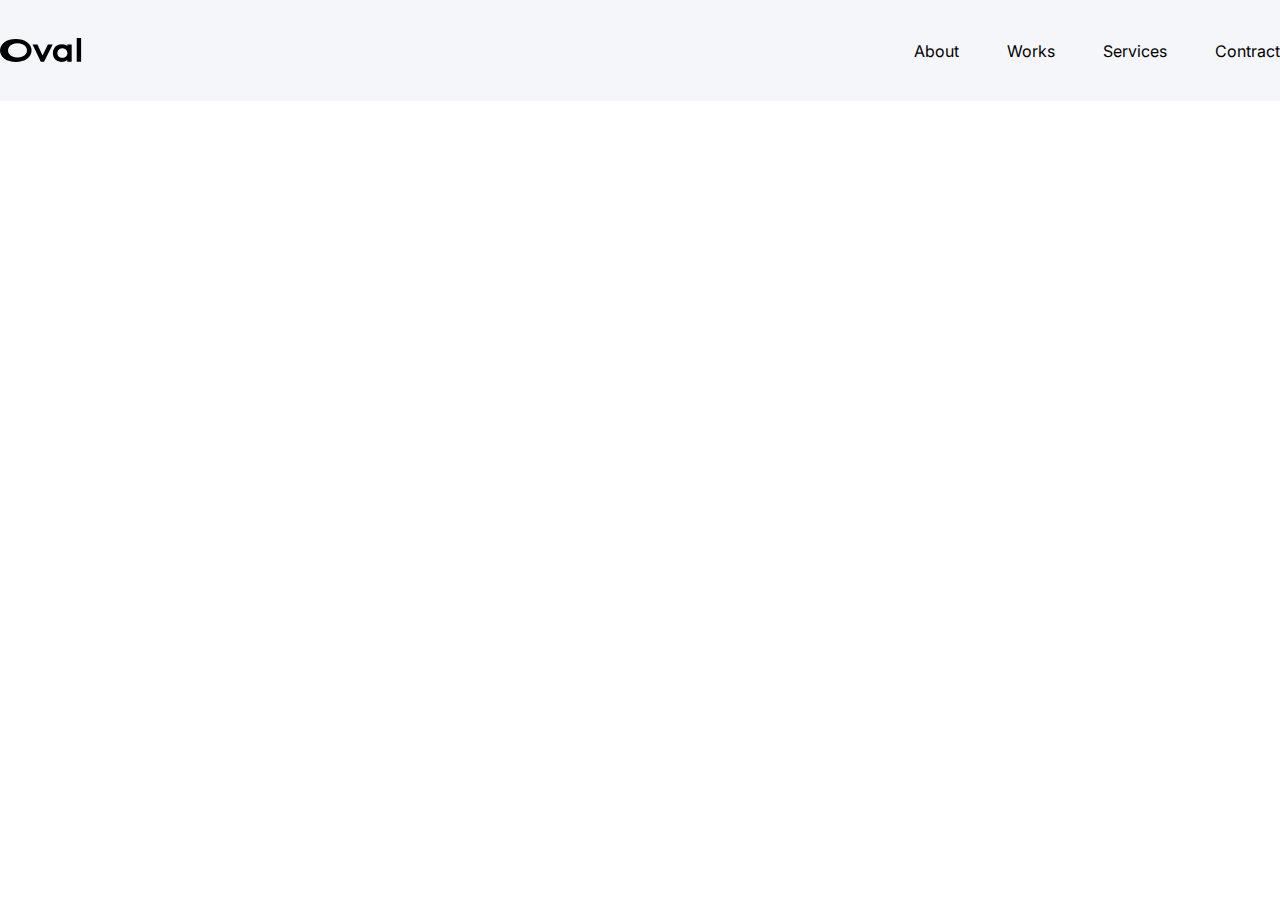
==== index.html @ efd53e13 "Finish home page header" ====
<!DOCTYPE html>
<html lang="en">
    <head>
        <meta charset="UTF-8" />
        <meta name="viewport" content="width=device-width, initial-scale=1.0" />
        <link rel="preconnect" href="https://fonts.googleapis.com" />
        <link rel="preconnect" href="https://fonts.gstatic.com" crossorigin />
        <link
            href="https://fonts.googleapis.com/css2?family=Rubik+Mono+One&display=swap"
            rel="stylesheet"
        />
        <link rel="preconnect" href="https://fonts.googleapis.com" />
        <link rel="preconnect" href="https://fonts.gstatic.com" crossorigin />
        <link
            href="https://fonts.googleapis.com/css2?family=Inter:ital,opsz,wght@0,14..32,100..900;1,14..32,100..900&family=Rubik+Mono+One&display=swap"
            rel="stylesheet"
        />
        <title>Agency website</title>
        <link rel="stylesheet" href="./1-homePage/css/style.css" />
        <link
            rel="stylesheet"
            href="./1-homePage/css/reusable-components.css"
        />
        <link rel="stylesheet" href="./1-homePage/css/nav-section.css" />
    </head>
    <body>
        <div class="main-page">
            <div class="nav-section nav_maxWith">
                <div class="nav-icon-box">
                    <img src="./1-homePage/assets/Oval.svg" alt="Oval img" />
                </div>
                <div class="nav-links-box">
                    <ul>
                        <li><a href="">About</a></li>
                        <li><a href="">Works</a></li>
                        <li><a href="">Services</a></li>
                        <li><a href="">Contract</a></li>
                    </ul>
                </div>
            </div>
        </div>
        <div class="main-footer">
            <!-- <div class="sponsors-section">hello</div>
            <div class="features-section">hello</div>
            <div class="service-section">hello</div>
            <div class="customer-section">hello</div> -->
            <div class="footer-section"></div>
        </div>
    </body>
</html>
---- 1-homePage/css/style.css ----
* {
    margin: 0;
    padding: 0;
    box-sizing: border-box;
    font-family: "Inter", sans-serif;
}
html {
    /* font-size: 10px; */
    font-size: 62.5%;
}
body {
    font-family: "Inter", sans-serif;
    line-height: 1;
    font-weight: 400;
    color: #555;
}

ul,
ol {
    list-style: none;
    padding: 0;
    margin: 0;
}
a {
    text-decoration: none;
    color: inherit; /* Inherits color from parent element */
}
.main-page {
    background-color: #f5f6f9;
}
---- 1-homePage/css/reusable-components.css ----
/* *********************** */
/* REUSABLE  COMPONENTS*/
/* *********************** */

.nav_maxWith {
    max-width: 134rem;
    margin: 0 auto;
}
.main_maxWith {
    max-width: 124rem;
    margin: 0 auto;
}
---- 1-homePage/css/nav-section.css ----
/* *********************** */
/* NAV  SECTION*/
/* *********************** */
.nav-section {
    display: flex;
    justify-content: space-between;
    padding: 3.8rem 0;
}
.nav-icon-box {
    display: block;
}
.nav-links-box {
    display: flex;
    align-items: center;
}
.nav-links-box ul {
    display: flex;
    gap: 4.8rem;
}
.nav-links-box ul li {
    font-size: 1.6rem;
    font-weight: 400;
    color: #000000;
}
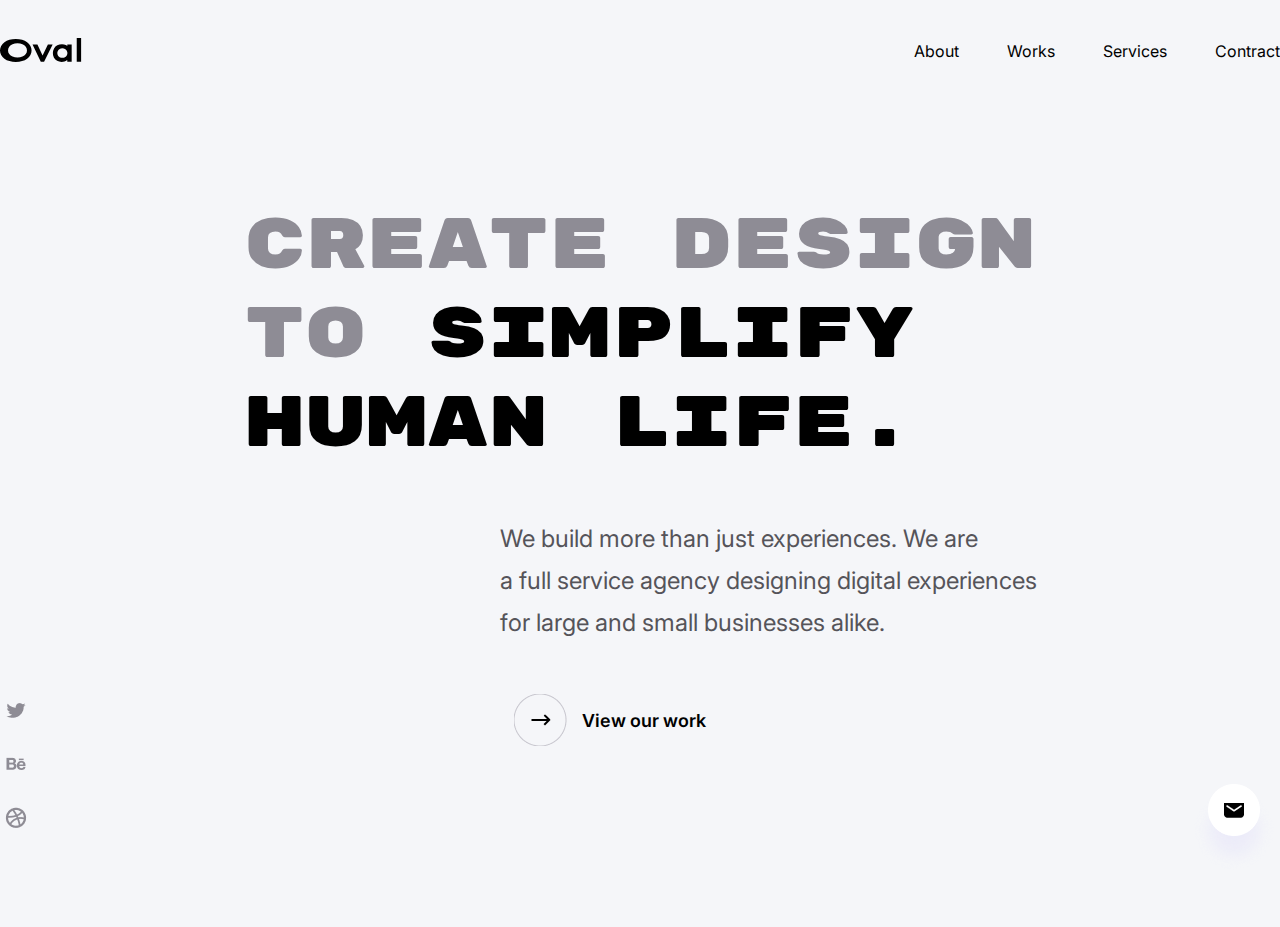
==== commit 4ace70a4: "Finish agency-website 1-homePage hero section" ====
--- a/index.html
+++ b/index.html
@@ -16,12 +16,16 @@
             rel="stylesheet"
         />
         <title>Agency website</title>
+
+        <!-- ________CSS LINKS_________ -->
+
         <link rel="stylesheet" href="./1-homePage/css/style.css" />
         <link
             rel="stylesheet"
             href="./1-homePage/css/reusable-components.css"
         />
         <link rel="stylesheet" href="./1-homePage/css/nav-section.css" />
+        <link rel="stylesheet" href="./1-homePage/css/hero-section.css" />
     </head>
     <body>
         <div class="main-page">
@@ -38,13 +42,73 @@
                     </ul>
                 </div>
             </div>
+            <div class="hero-section nav_maxWith">
+                <div class="hero-main-box">
+                    <div class="hero-main-topLeft">
+                        <h1 class="hero-main-text">
+                            <span>
+                                Create Design <br />
+                                to</span
+                            >
+                            simplify <br />
+                            human life.
+                        </h1>
+                    </div>
+                    <div class="hero-main-topRight">
+                        <p class="hero-main-desctiption">
+                            We build more than just experiences. We are <br />
+                            a full service agency designing digital experiences
+                            <br />
+                            for large and small businesses alike.
+                        </p>
+                    </div>
+                </div>
+                <div class="hero-footer-box">
+                    <div class="hero-footer-icons-box1">
+                        <a href="#" target="_blank">
+                            <img
+                                src="./1-homePage/assets/first-page/social-network-img/X.png"
+                                alt="img error"
+                        /></a>
+                        <a href="#" target="_blank">
+                            <img
+                                src="./1-homePage/assets/first-page/social-network-img/Behance.png"
+                                alt="img error"
+                        /></a>
+                        <a href="#" target="_blank">
+                            <img
+                                src="./1-homePage/assets/first-page/social-network-img/Dribble.png"
+                                alt="img error"
+                        /></a>
+                    </div>
+                    <div class="hero-footer-icons-box2">
+                        <div class="hero-footer-box2-container">
+                            <a href="#" target="_blank">
+                                <img
+                                    src="./1-homePage/assets/first-page/social-network-img/ic_Oval Arrow_Right.png"
+                                    alt=""
+                                />
+                            </a>
+                            <p class="hero-footer-box2-text">View our work</p>
+                        </div>
+                    </div>
+                    <div class="hero-footer-icons-box3">
+                        <a href="#" target="_blank">
+                            <img
+                                src="./1-homePage/assets/first-page/social-network-img/Contact.png"
+                                alt=""
+                            />
+                        </a>
+                    </div>
+                </div>
+            </div>
         </div>
         <div class="main-footer">
             <!-- <div class="sponsors-section">hello</div>
             <div class="features-section">hello</div>
             <div class="service-section">hello</div>
             <div class="customer-section">hello</div> -->
-            <div class="footer-section"></div>
+            <!-- <div class="footer-section"></div> -->
         </div>
     </body>
 </html>
--- a/1-homePage/css/hero-section.css
+++ b/1-homePage/css/hero-section.css
@@ -0,0 +1,70 @@
+/* *********************** */
+/* HERO SECTION*/
+/* *********************** */
+.hero-section {
+    display: flex;
+    flex-direction: column;
+    margin: 0 auto;
+    padding: 10rem 0 0rem;
+}
+.hero-main-box {
+    display: flex;
+    flex-direction: column;
+    margin: 0 auto;
+    color: black;
+}
+.hero-main-text {
+    font-size: 7.2rem;
+    line-height: 8.9rem;
+    font-weight: 400;
+    font-family: "Rubik Mono One";
+}
+.hero-main-text span {
+    font-family: "Rubik Mono One";
+    font-size: 7.2rem;
+    font-family: 8.9rem;
+    line-height: 8.9rem;
+    font-weight: 400;
+
+    color: #8e8c95;
+}
+.hero-main-topRight {
+    align-self: end;
+}
+.hero-main-desctiption {
+    margin-top: 5rem;
+    font-size: 2.4rem;
+    font-weight: 400;
+    line-height: 4.2rem;
+    color: #55545a;
+}
+.hero-footer-box {
+    display: flex;
+    justify-content: space-between;
+    padding: 5rem 0;
+}
+.hero-footer-icons-box1 {
+    display: flex;
+    flex-direction: column;
+    gap: 2rem;
+}
+.hero-footer-icons-box2 {
+    /* justify-content: center; */
+}
+.hero-footer-box2-container {
+    display: flex;
+    align-items: center;
+    gap: 1.5rem;
+}
+.hero-footer-box2-text {
+    font-size: 1.8rem;
+    font-weight: 600;
+    color: #000000;
+}
+.hero-footer-icons-box3 {
+    display: flex;
+    flex-direction: column;
+    justify-content: flex-end;
+    align-items: flex-end;
+    padding-top: 9rem;
+}
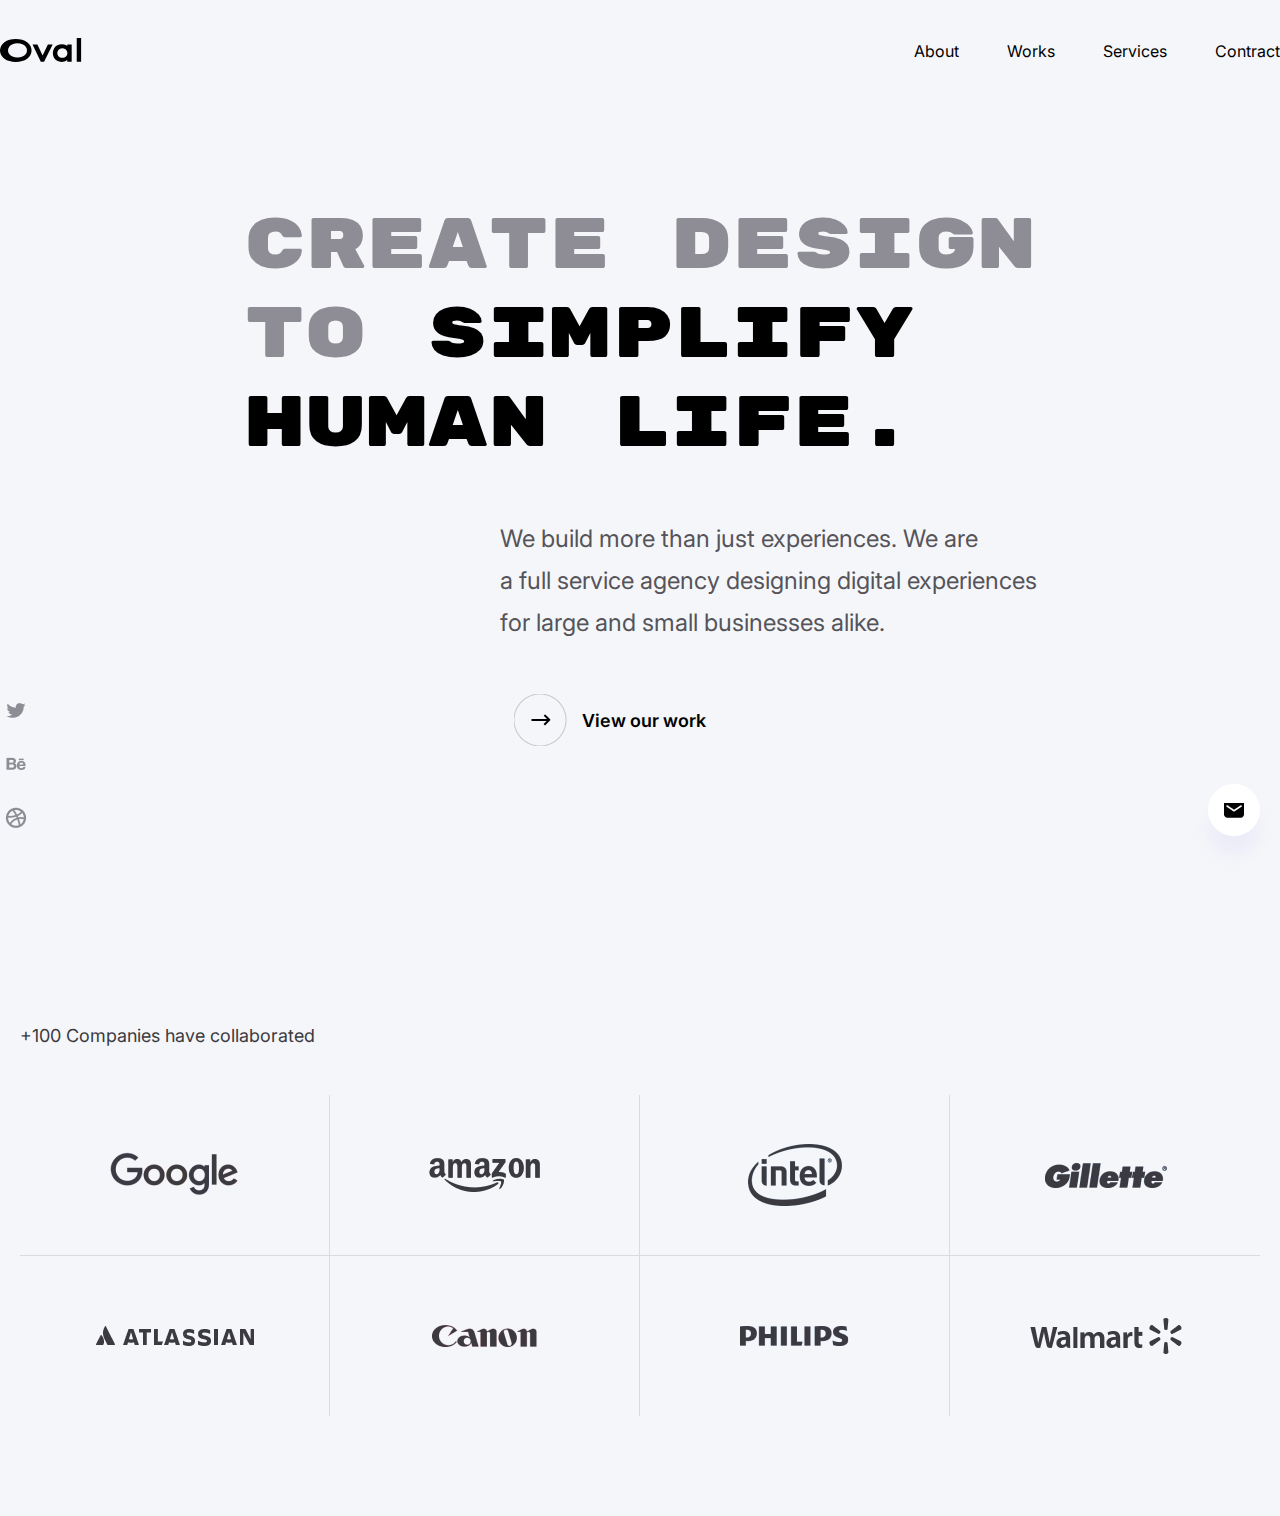
==== commit 95f82cd7: "Finish 1-homePage clients section" ====
--- a/index.html
+++ b/index.html
@@ -26,6 +26,7 @@
         />
         <link rel="stylesheet" href="./1-homePage/css/nav-section.css" />
         <link rel="stylesheet" href="./1-homePage/css/hero-section.css" />
+        <link rel="stylesheet" href="./1-homePage/css/clients-section.css" />
     </head>
     <body>
         <div class="main-page">
@@ -102,13 +103,61 @@
                     </div>
                 </div>
             </div>
-        </div>
-        <div class="main-footer">
-            <!-- <div class="sponsors-section">hello</div>
-            <div class="features-section">hello</div>
-            <div class="service-section">hello</div>
-            <div class="customer-section">hello</div> -->
-            <!-- <div class="footer-section"></div> -->
+            <div class="clients-section main_maxWith">
+                <p class="clients-section-text">
+                    +100 Companies have collaborated
+                </p>
+                <div class="clients-section-boxs">
+                    <div class="clients-section-box border-right border-bottom">
+                        <img
+                            src="./1-homePage/assets/first-page/sponsors-img/Google.png"
+                            alt="Google img"
+                        />
+                    </div>
+                    <div class="clients-section-box border-right border-bottom">
+                        <img
+                            src="./1-homePage/assets/first-page/sponsors-img/Amazon.png"
+                            alt="Google img"
+                        />
+                    </div>
+                    <div class="clients-section-box border-right border-bottom">
+                        <img
+                            src="./1-homePage/assets/first-page/sponsors-img/Intel.png"
+                            alt="Google img"
+                        />
+                    </div>
+                    <div class="clients-section-box border-bottom">
+                        <img
+                            src="./1-homePage/assets/first-page/sponsors-img//Gillette.png"
+                            alt="Google img"
+                        />
+                    </div>
+                    <div class="clients-section-box border-right">
+                        <img
+                            src="./1-homePage/assets/first-page/sponsors-img//Atlassian.png"
+                            alt="Google img"
+                        />
+                    </div>
+                    <div class="clients-section-box border-right">
+                        <img
+                            src="./1-homePage/assets/first-page/sponsors-img//Canon.png"
+                            alt="Google img"
+                        />
+                    </div>
+                    <div class="clients-section-box border-right">
+                        <img
+                            src="./1-homePage/assets/first-page/sponsors-img//Philips.png"
+                            alt="Google img"
+                        />
+                    </div>
+                    <div class="clients-section-box">
+                        <img
+                            src="./1-homePage/assets/first-page/sponsors-img//Walmart.png"
+                            alt="Google img"
+                        />
+                    </div>
+                </div>
+            </div>
         </div>
     </body>
 </html>
--- a/1-homePage/css/hero-section.css
+++ b/1-homePage/css/hero-section.css
@@ -48,9 +48,7 @@
     flex-direction: column;
     gap: 2rem;
 }
-.hero-footer-icons-box2 {
-    /* justify-content: center; */
-}
+
 .hero-footer-box2-container {
     display: flex;
     align-items: center;
--- a/1-homePage/css/clients-section.css
+++ b/1-homePage/css/clients-section.css
@@ -0,0 +1,29 @@
+/* *********************** */
+/* CLIENTS SECTION*/
+/* *********************** */
+
+.clients-section {
+    padding: 10rem 0;
+}
+
+.clients-section-text {
+    font-size: 1.8rem;
+    font-weight: 400;
+    color: #3b3a40;
+    margin-bottom: 5rem;
+}
+.clients-section-boxs {
+    display: grid;
+    grid-template-columns: repeat(4, 1fr);
+}
+.clients-section-box {
+    display: flex;
+    justify-content: center;
+    align-items: center;
+}
+.border-right {
+    border-right: 1px solid rgb(220, 218, 218);
+}
+.border-bottom {
+    border-bottom: 1px solid rgb(220, 218, 218);
+}
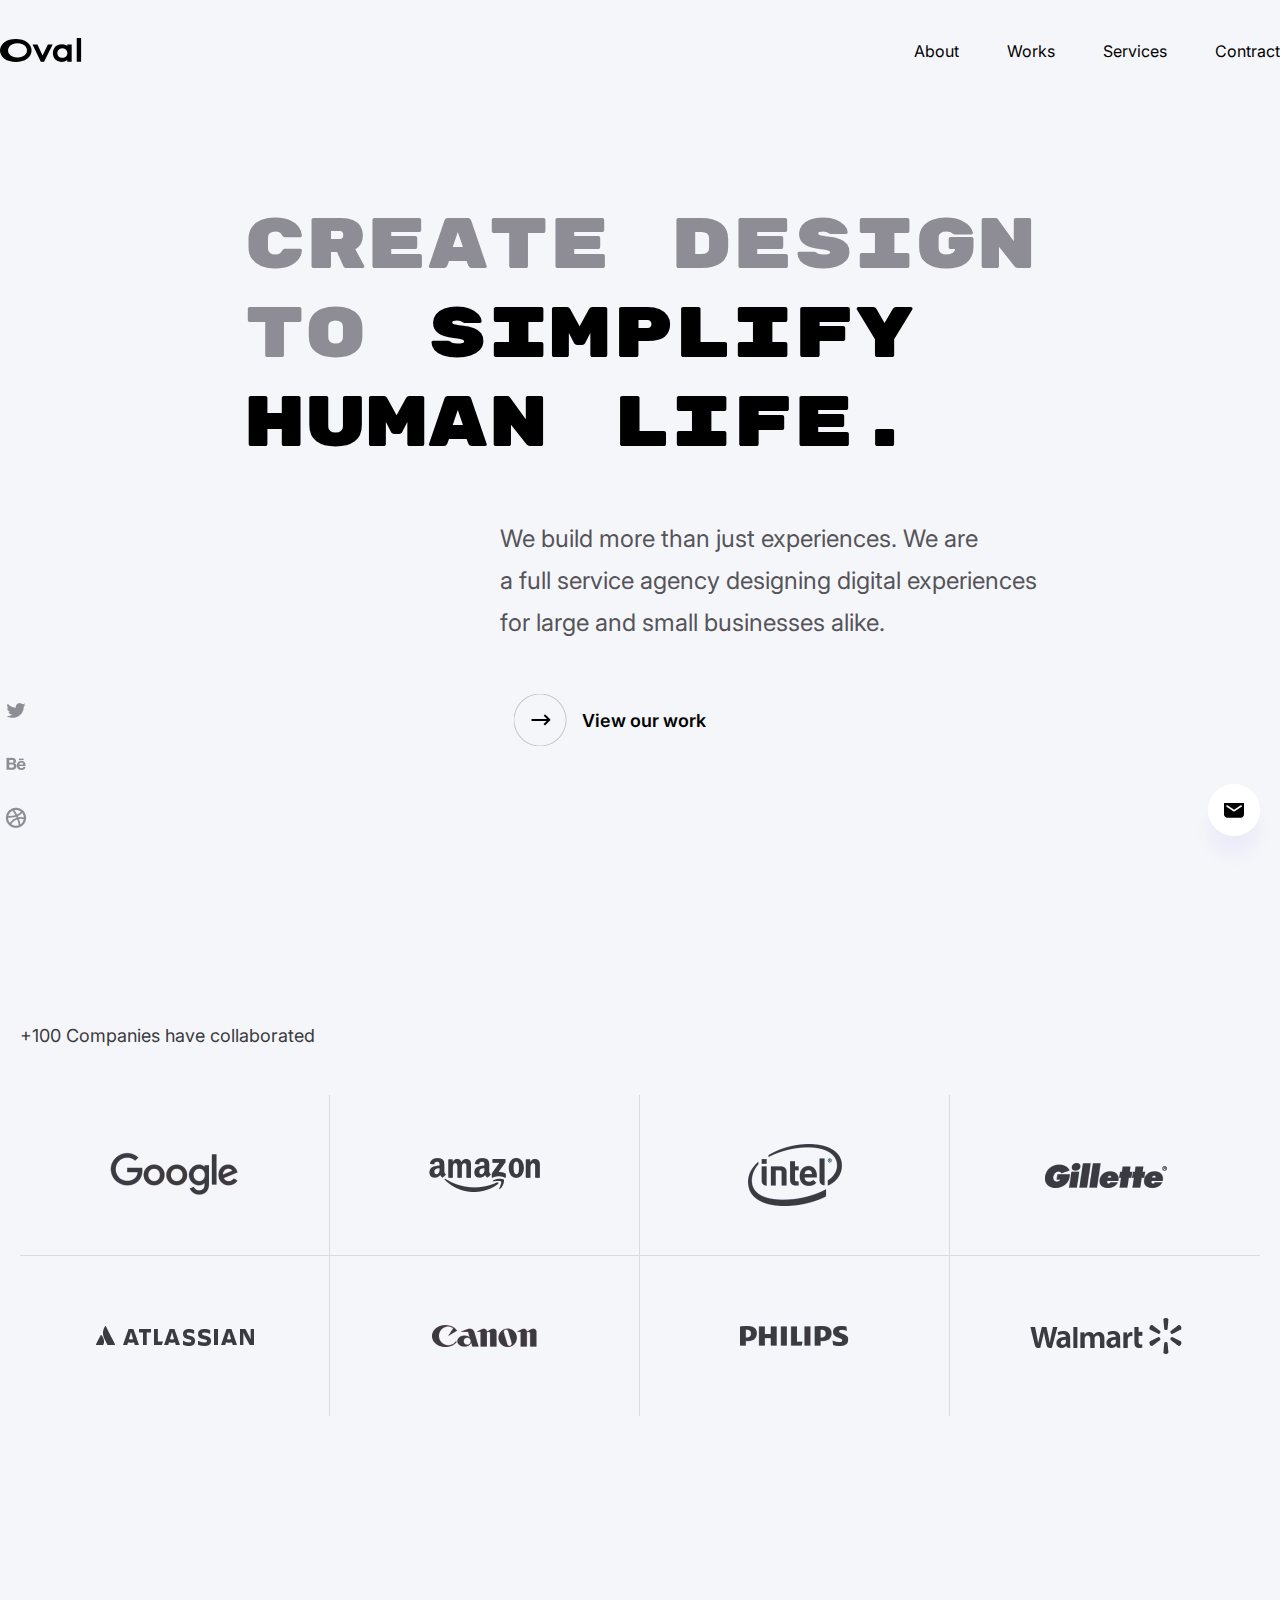
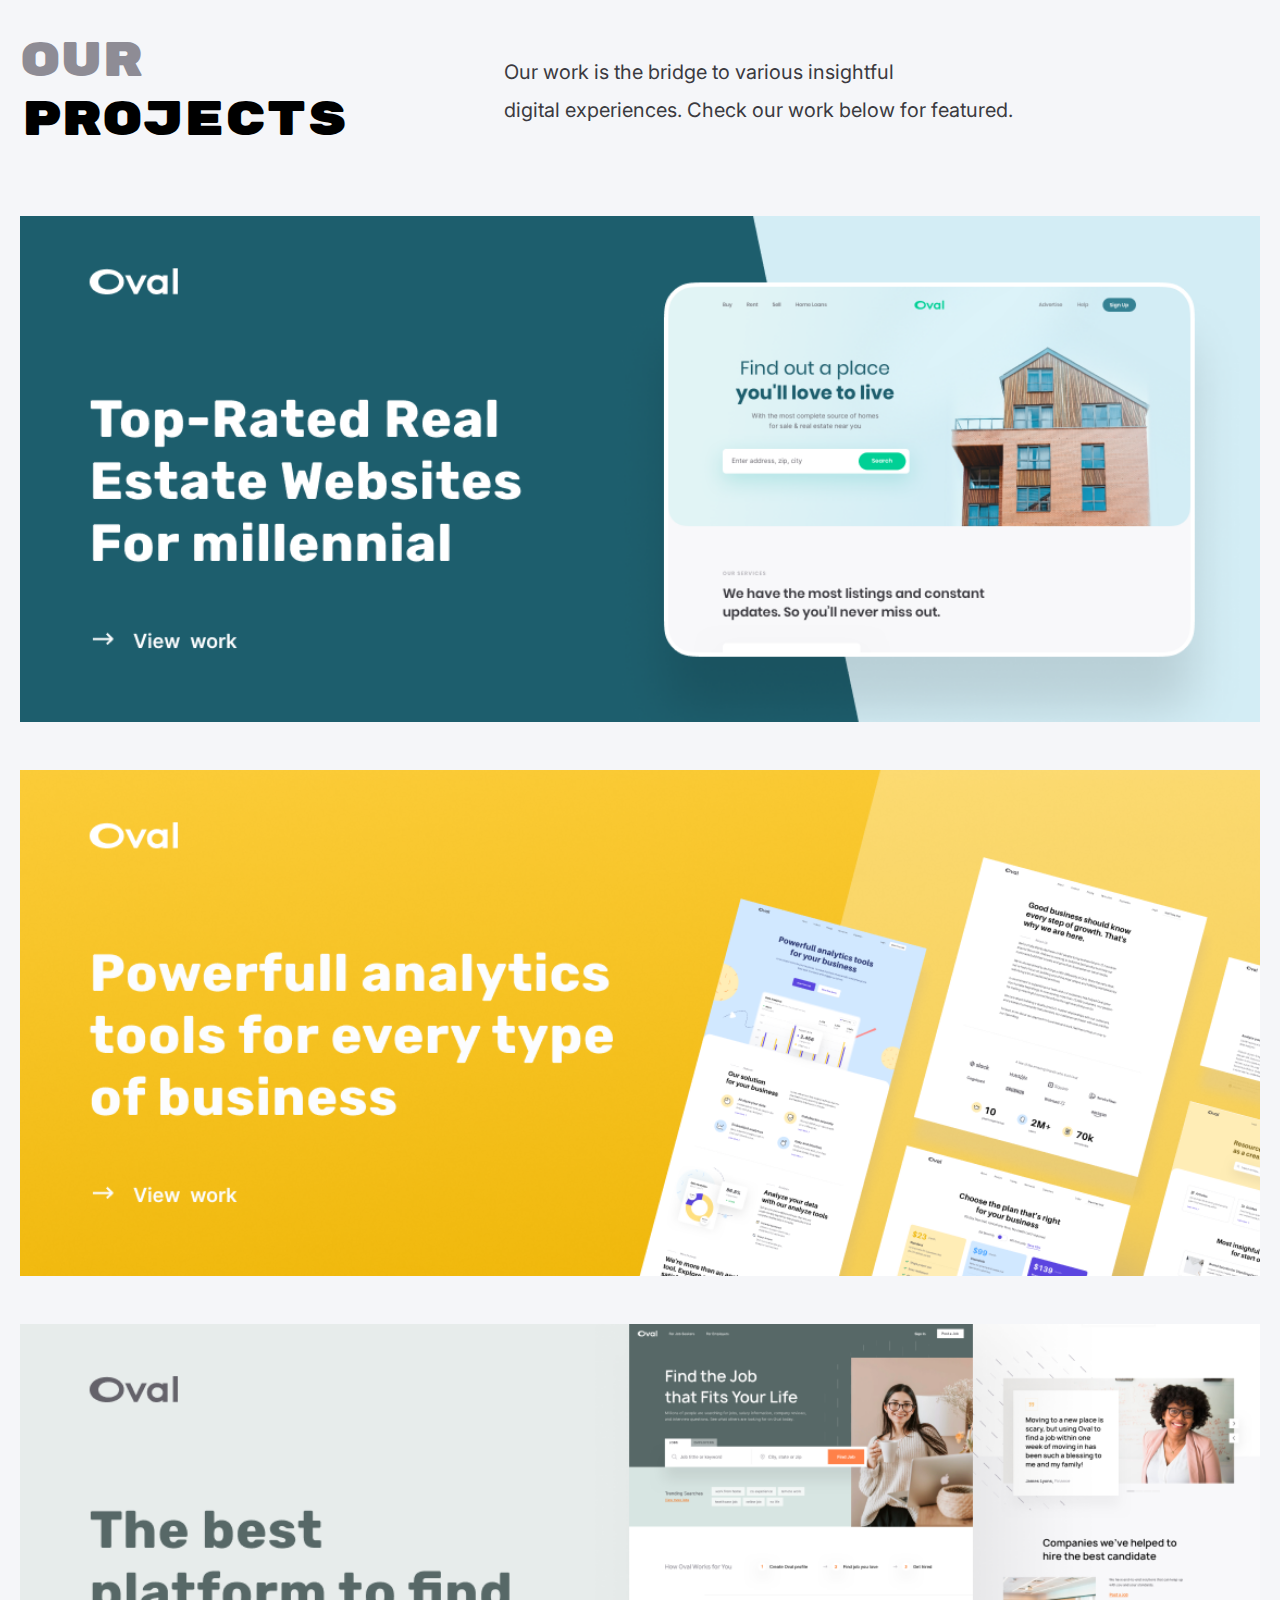
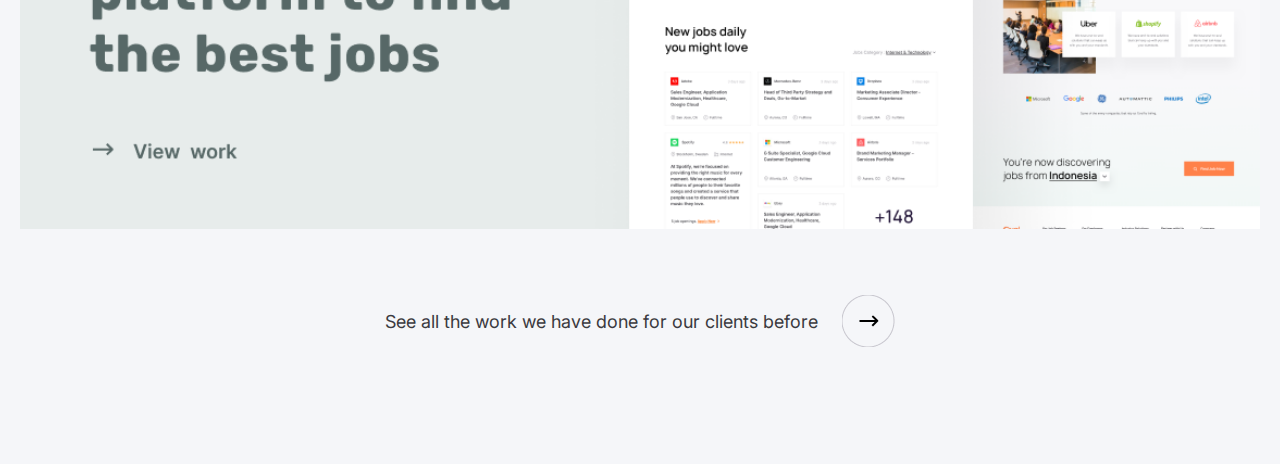
==== commit 56aad07d: "Finish 1-homePage ourWork section" ====
--- a/index.html
+++ b/index.html
@@ -27,6 +27,7 @@
         <link rel="stylesheet" href="./1-homePage/css/nav-section.css" />
         <link rel="stylesheet" href="./1-homePage/css/hero-section.css" />
         <link rel="stylesheet" href="./1-homePage/css/clients-section.css" />
+        <link rel="stylesheet" href="./1-homePage/css/ourWorks-section.css" />
     </head>
     <body>
         <div class="main-page">
@@ -158,6 +159,42 @@
                     </div>
                 </div>
             </div>
+            <div class="ourWorks-section main_maxWith">
+                <div class="ourWork-section-header">
+                    <h3 class="ourWorks-header-in">
+                        <span>OUR</span><br />
+                        PROJECTS
+                    </h3>
+                    <p class="ourWorks-header-text">
+                        Our work is the bridge to various insightful <br />
+                        digital experiences. Check our work below for featured.
+                    </p>
+                </div>
+                <div class="ourWorks-section-cards">
+                    <img
+                        src="./1-homePage/assets/first-page/cards-img/Project1.png"
+                        alt=""
+                    />
+                    <img
+                        src="./1-homePage/assets/first-page/cards-img/Project2.png"
+                        alt=""
+                    />
+                    <img
+                        src="./1-homePage/assets/first-page/cards-img/Project3.png"
+                        alt=""
+                    />
+                </div>
+                <div class="ourWorks-section-footer">
+                    <p class="ourWorks-footer-text">
+                        See all the work we have done for our clients before
+                    </p>
+                    <a href="#">
+                        <img
+                            src="./1-homePage/assets/first-page/social-network-img/ic_Oval Arrow_Right.png"
+                            alt=""
+                    /></a>
+                </div>
+            </div>
         </div>
     </body>
 </html>
--- a/1-homePage/css/style.css
+++ b/1-homePage/css/style.css
@@ -12,7 +12,7 @@
     font-family: "Inter", sans-serif;
     line-height: 1;
     font-weight: 400;
-    color: #555;
+    color: #3b3a40;
 }
 
 ul,
--- a/1-homePage/css/ourWorks-section.css
+++ b/1-homePage/css/ourWorks-section.css
@@ -0,0 +1,52 @@
+/* *********************** */
+/* OUR WORKS SECTION*/
+/* *********************** */
+
+.ourWorks-section {
+    display: flex;
+    flex-direction: column;
+    justify-content: center;
+    /* align-items: center; */
+    gap: 6.6rem;
+    padding: 11.6rem 0;
+}
+.ourWork-section-header {
+    display: flex;
+    align-items: center;
+    gap: 15.6rem;
+}
+.ourWorks-header-in {
+    font-size: 4.8rem;
+    font-weight: 400;
+    font-family: "Rubik Mono One";
+    line-height: 5.9rem;
+    color: #000000;
+}
+.ourWorks-header-in span {
+    font-size: 4.8rem;
+    font-weight: 400;
+    font-family: "Rubik Mono One";
+    line-height: 5.9rem;
+    color: #8e8c95;
+}
+.ourWorks-header-text {
+    font-size: 2rem;
+    font-weight: 400;
+    line-height: 3.8rem;
+    color: #3b3a40;
+}
+.ourWorks-section-cards {
+    display: flex;
+    flex-direction: column;
+    gap: 4.8rem;
+}
+.ourWorks-section-footer {
+    display: flex;
+    align-items: center;
+    justify-content: center;
+    gap: 2.4rem;
+}
+.ourWorks-footer-text {
+    font-size: 1.8rem;
+    font-weight: 400;
+}
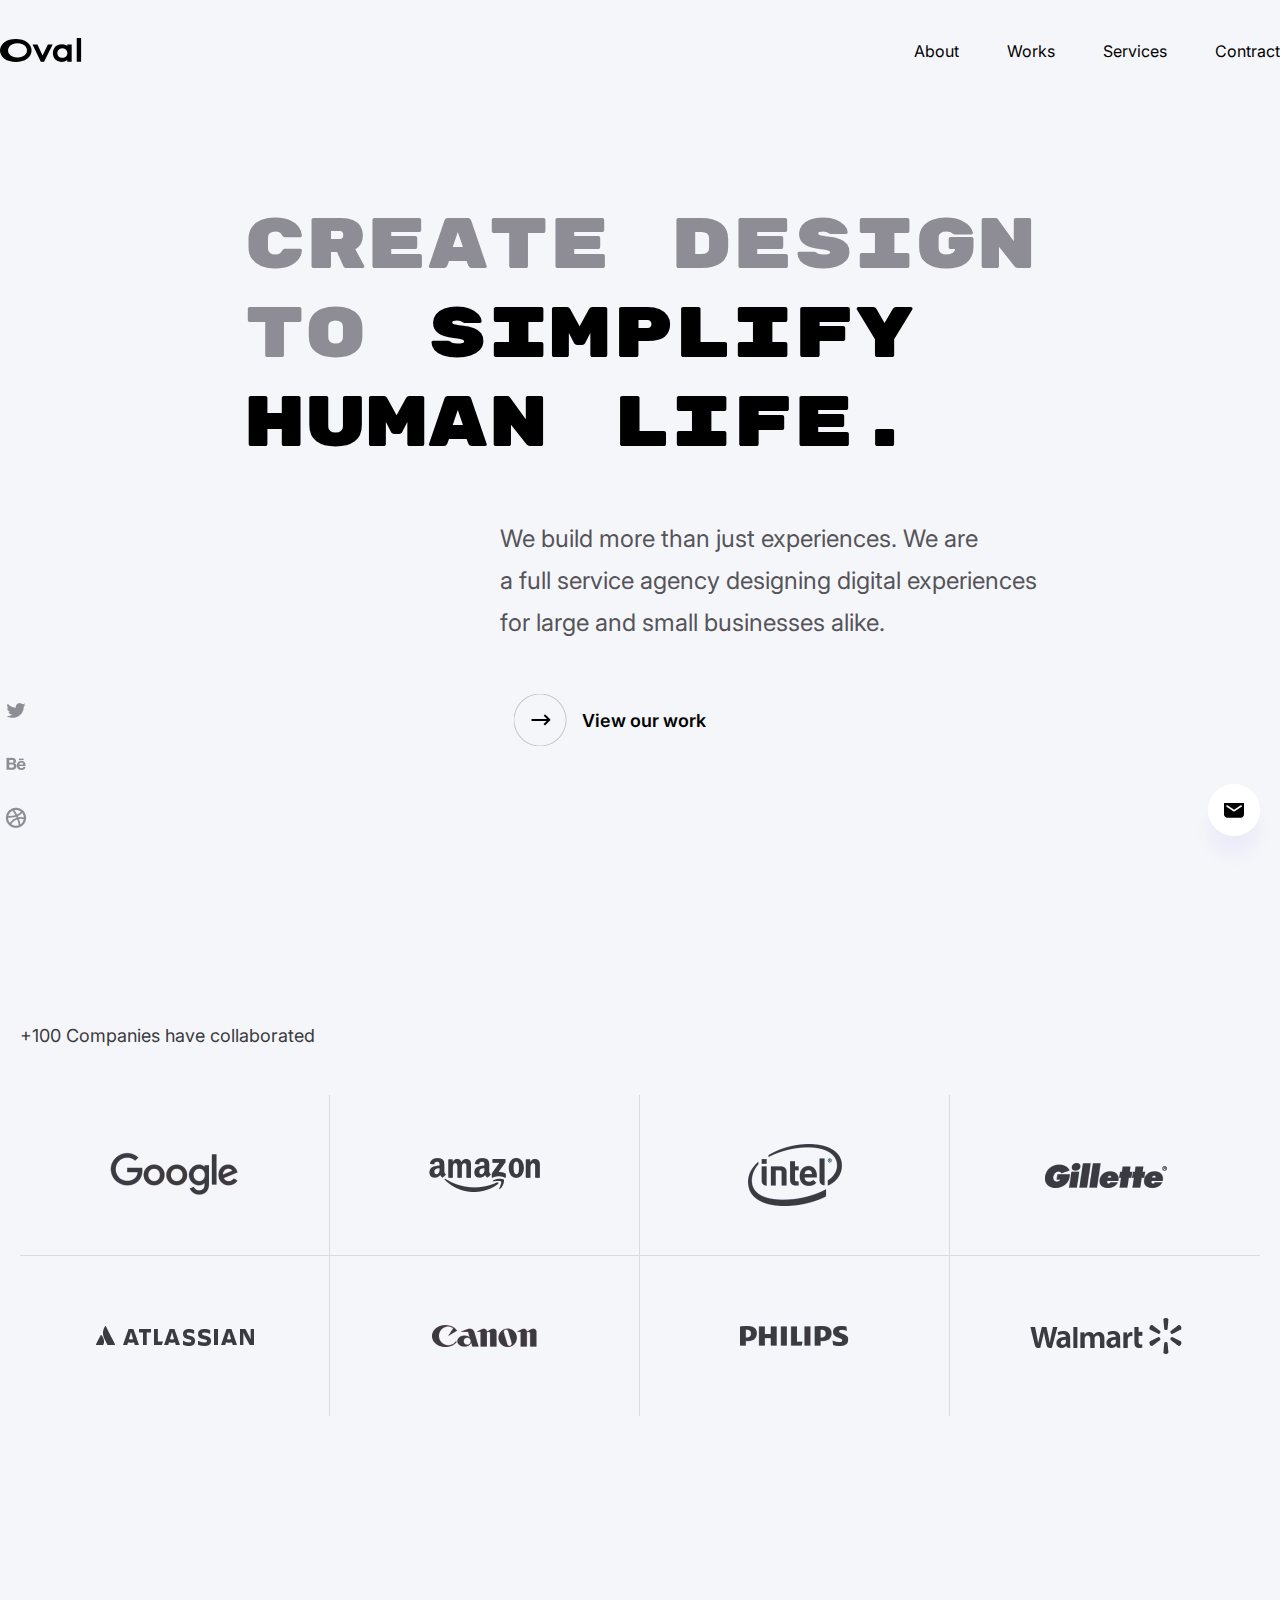
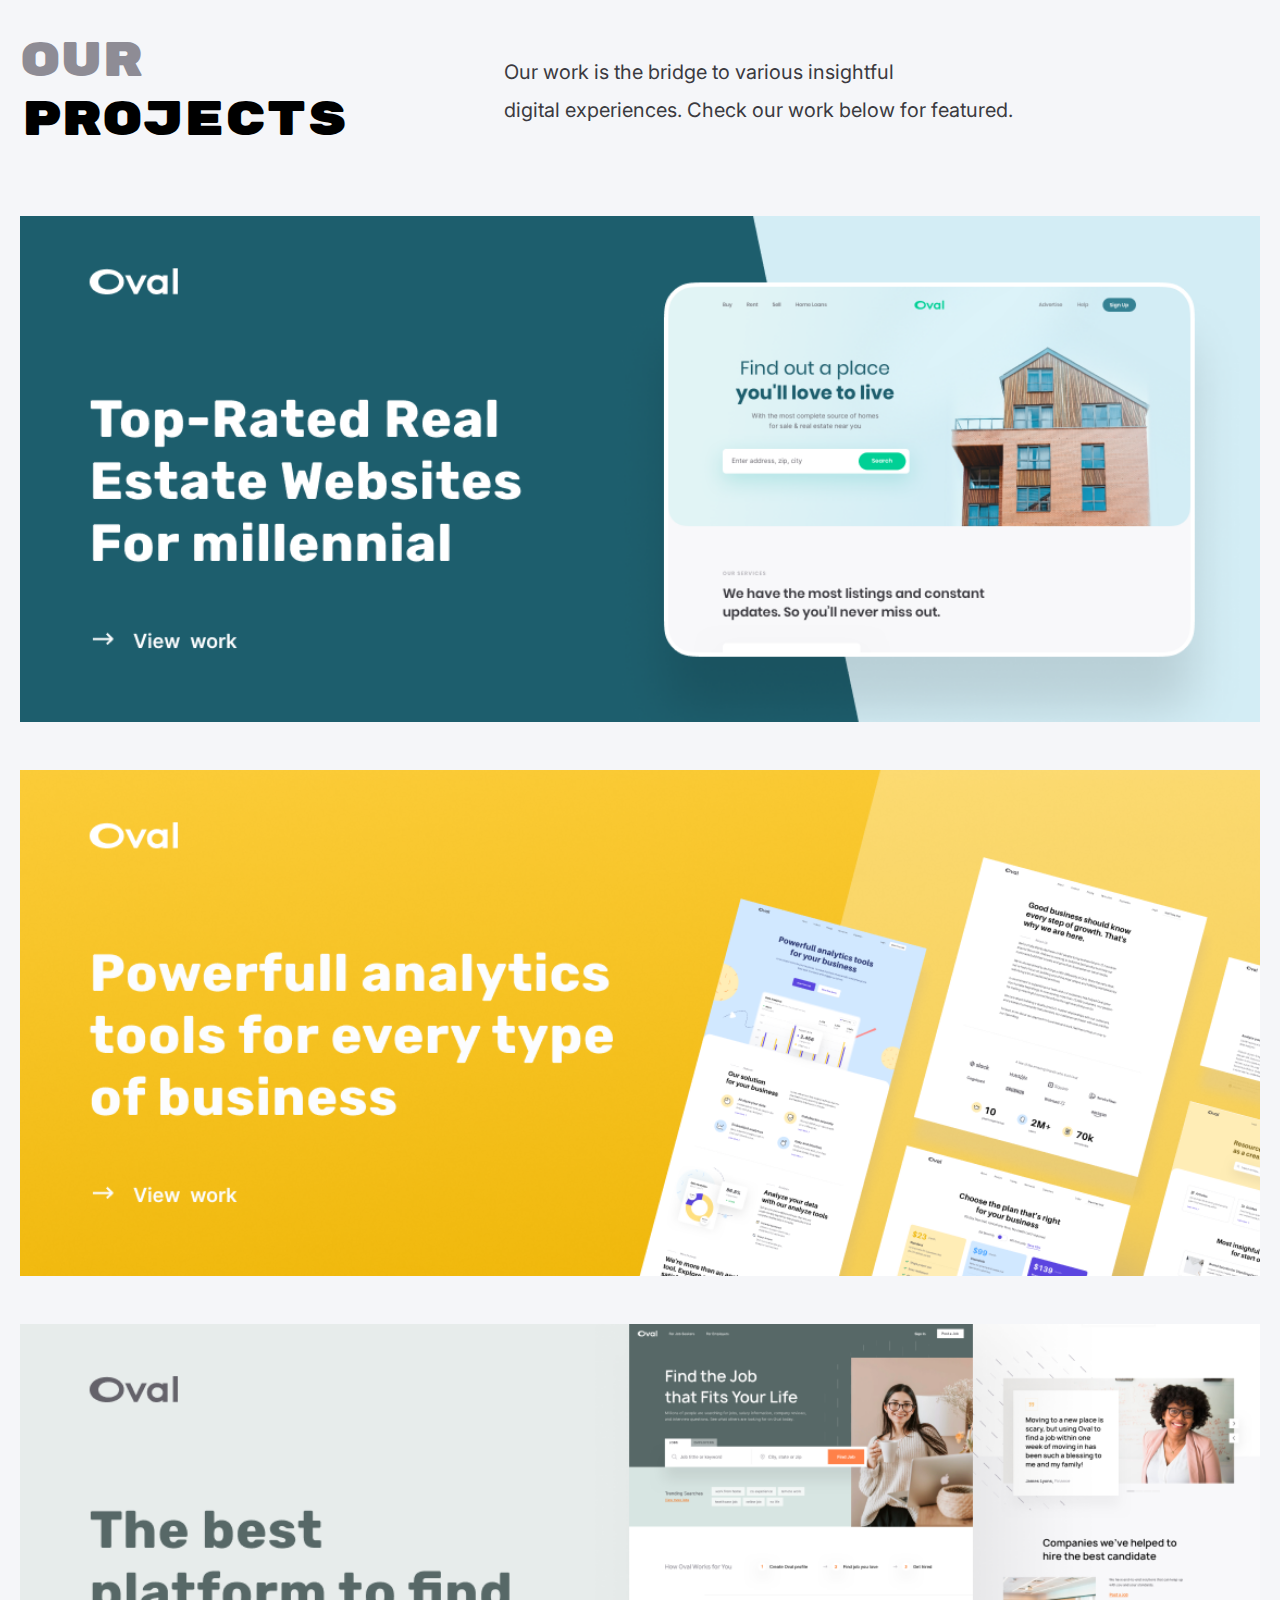
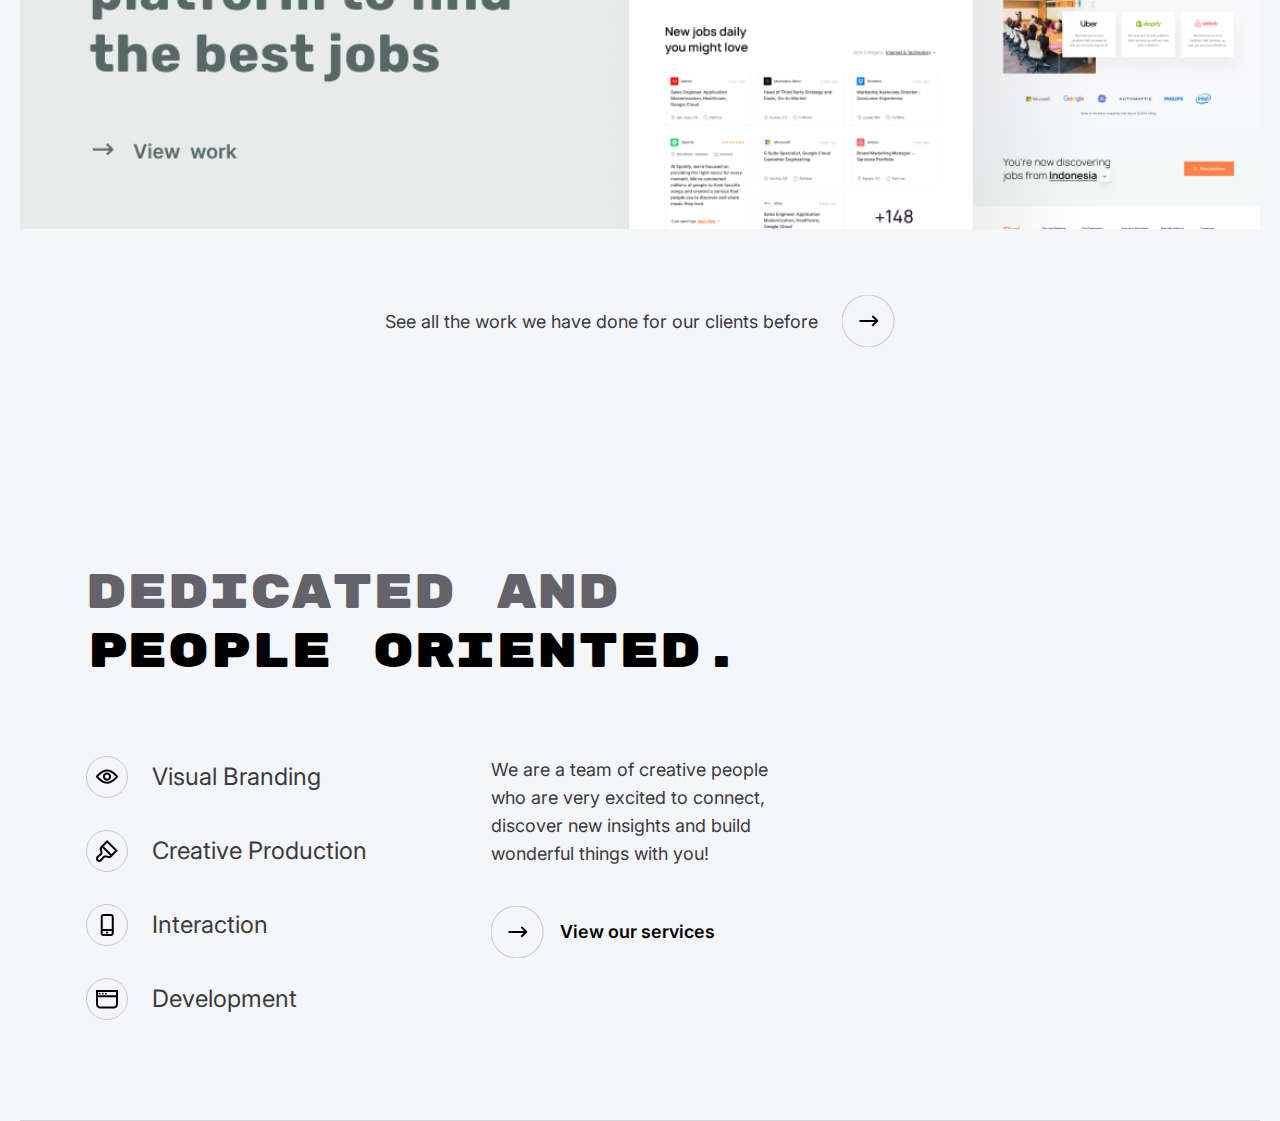
==== commit 23a7b927: "Finish 1-homePage ourServices section" ====
--- a/index.html
+++ b/index.html
@@ -28,6 +28,10 @@
         <link rel="stylesheet" href="./1-homePage/css/hero-section.css" />
         <link rel="stylesheet" href="./1-homePage/css/clients-section.css" />
         <link rel="stylesheet" href="./1-homePage/css/ourWorks-section.css" />
+        <link
+            rel="stylesheet"
+            href="./1-homePage/css/ourServices-section.css"
+        />
     </head>
     <body>
         <div class="main-page">
@@ -195,6 +199,67 @@
                     /></a>
                 </div>
             </div>
+            <div class="ourServices-section main_maxWith">
+                <h3 class="ourServices-header-in">
+                    <span>Dedicated and</span><br />
+                    People Oriented.
+                </h3>
+                <div class="ourServices-body-box">
+                    <div class="ourServices-body-left">
+                        <div class="ourServices-body-left-items">
+                            <div class="ourServices-left-icon-box">
+                                <img
+                                    src="./1-homePage/assets/first-page/service-img/ic_Eye.png"
+                                    alt=""
+                                />
+                            </div>
+                            <p>Visual Branding</p>
+                        </div>
+                        <div class="ourServices-body-left-items">
+                            <div class="ourServices-left-icon-box">
+                                <img
+                                    src="./1-homePage/assets/first-page/service-img/ic_Paint Brush.png"
+                                    alt=""
+                                />
+                            </div>
+                            <p>Creative Production</p>
+                        </div>
+                        <div class="ourServices-body-left-items">
+                            <div class="ourServices-left-icon-box">
+                                <img
+                                    src="./1-homePage/assets/first-page/service-img/ic_Smart Phone.png"
+                                    alt=""
+                                />
+                            </div>
+                            <p>Interaction</p>
+                        </div>
+                        <div class="ourServices-body-left-items">
+                            <div class="ourServices-left-icon-box">
+                                <img
+                                    src="./1-homePage/assets/first-page/service-img/ic_Window.png"
+                                    alt=""
+                                />
+                            </div>
+                            <p>Development</p>
+                        </div>
+                    </div>
+                    <div class="ourServices-body-right">
+                        <p>
+                            We are a team of creative people<br />
+                            who are very excited to connect,<br />
+                            discover new insights and build<br />
+                            wonderful things with you!
+                        </p>
+                        <div class="ourServices-right-link-box">
+                            <img
+                                src="./1-homePage/assets/first-page/social-network-img/ic_Oval Arrow_Right.png"
+                                alt=""
+                            />
+                            <h4>View our services</h4>
+                        </div>
+                    </div>
+                </div>
+            </div>
         </div>
     </body>
 </html>
--- a/1-homePage/css/ourServices-section.css
+++ b/1-homePage/css/ourServices-section.css
@@ -0,0 +1,74 @@
+/* *********************** */
+/* OUR SERVICES SECTION*/
+/* *********************** */
+
+.ourServices-section {
+    display: flex;
+    flex-direction: column;
+    gap: 7.4rem;
+    padding: 10rem 0;
+    padding-left: 6.6rem;
+    border-bottom: 1px solid rgb(213, 212, 212);
+}
+.ourServices-header-in {
+    font-size: 4.8rem;
+    font-weight: 400;
+    font-family: "Rubik Mono One";
+    color: black;
+    line-height: 5.9rem;
+}
+.ourServices-header-in span {
+    font-size: 4.8rem;
+    font-weight: 400;
+    font-family: "Rubik Mono One";
+    color: #64626a;
+    line-height: 5.9rem;
+}
+.ourServices-body-box {
+    display: flex;
+    gap: 12.4rem;
+}
+.ourServices-body-left {
+    display: flex;
+    flex-direction: column;
+    gap: 3.2rem;
+}
+.ourServices-body-left-items {
+    display: flex;
+    align-items: center;
+    gap: 2.4rem;
+}
+.ourServices-left-icon-box {
+    display: flex;
+    align-items: center;
+    justify-content: center;
+    height: 4.2rem;
+    width: 4.2rem;
+    border-radius: 50%;
+    border: 1px solid #c7c6ce;
+}
+.ourServices-body-left-items {
+    font-size: 2.4rem;
+    font-size: 400;
+}
+.ourServices-body-right {
+    display: flex;
+    flex-direction: column;
+    gap: 3.8rem;
+}
+.ourServices-body-right p {
+    font-size: 1.8rem;
+    font-weight: 400;
+    line-height: 2.8rem;
+    color: #3b3a40;
+}
+.ourServices-right-link-box {
+    display: flex;
+    align-items: center;
+    gap: 1.6rem;
+}
+.ourServices-right-link-box h4 {
+    font-size: 1.8rem;
+    font-weight: 600;
+    color: #000000;
+}
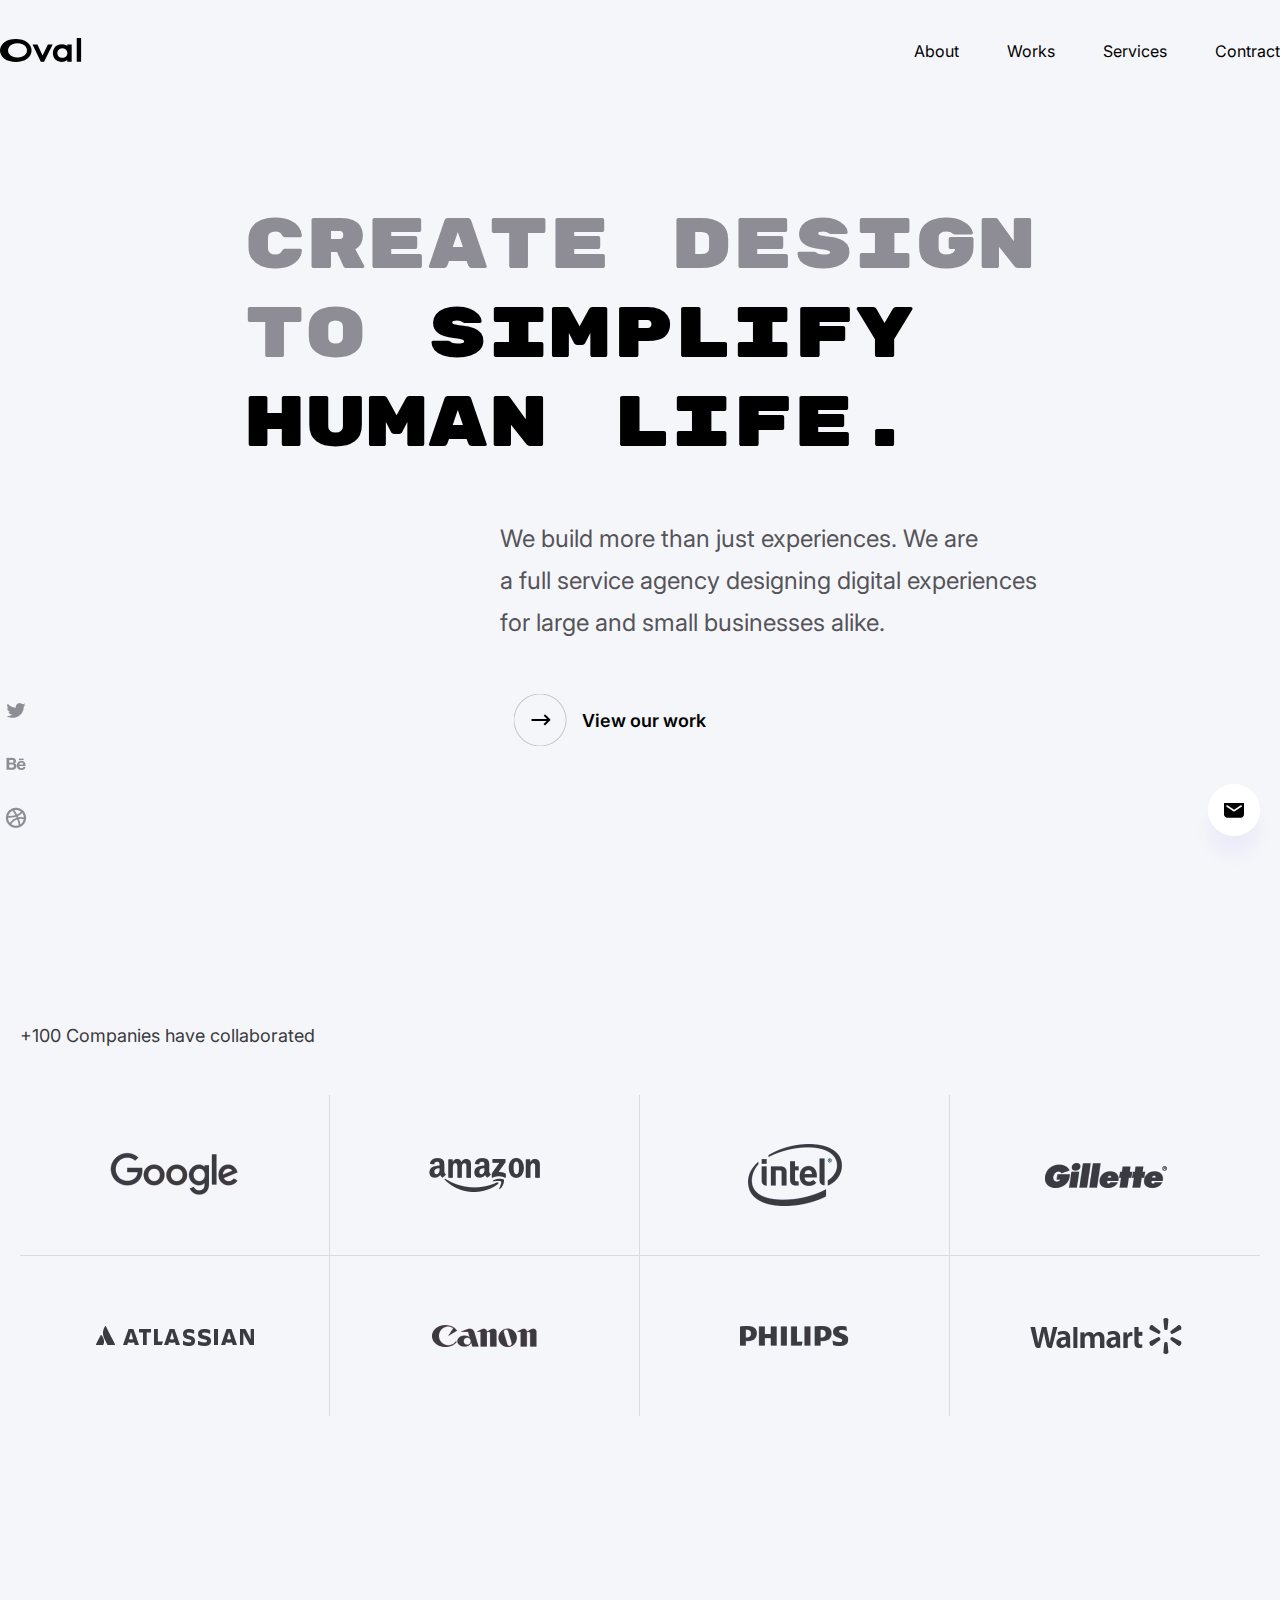
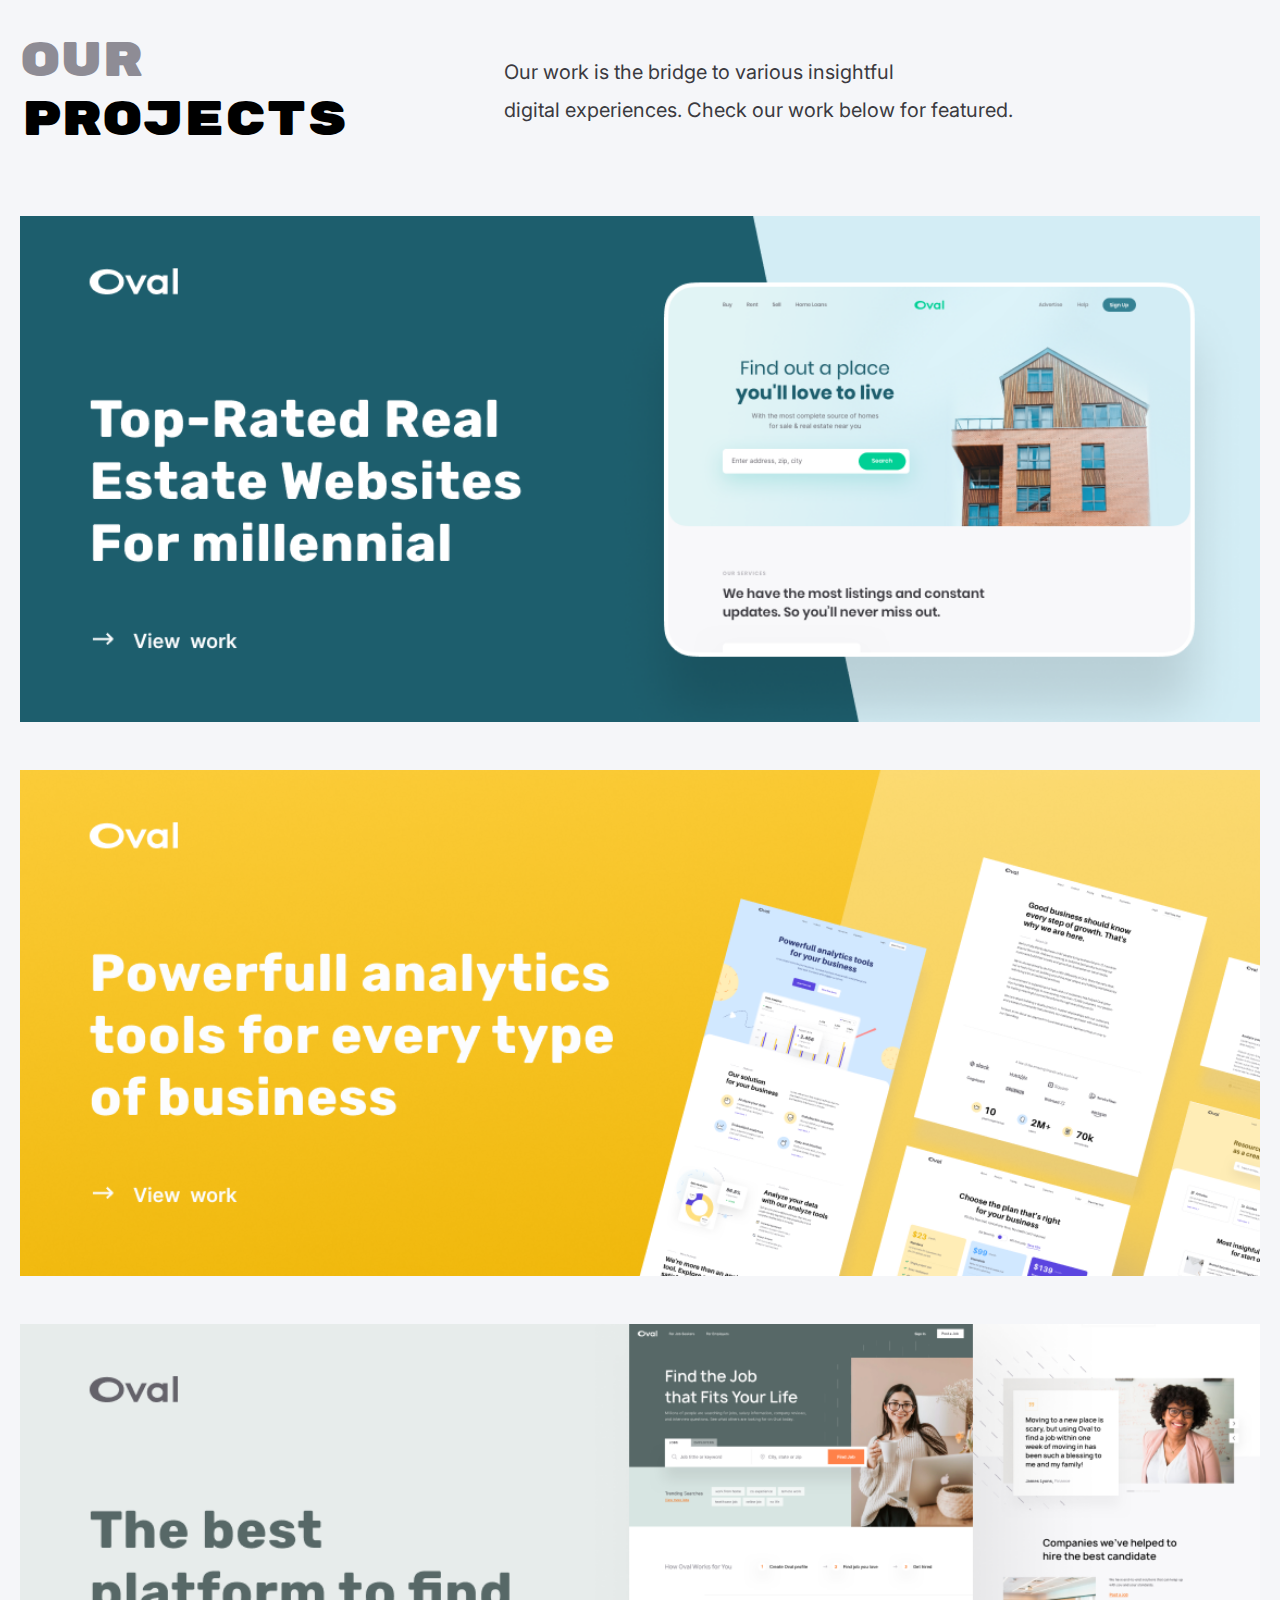
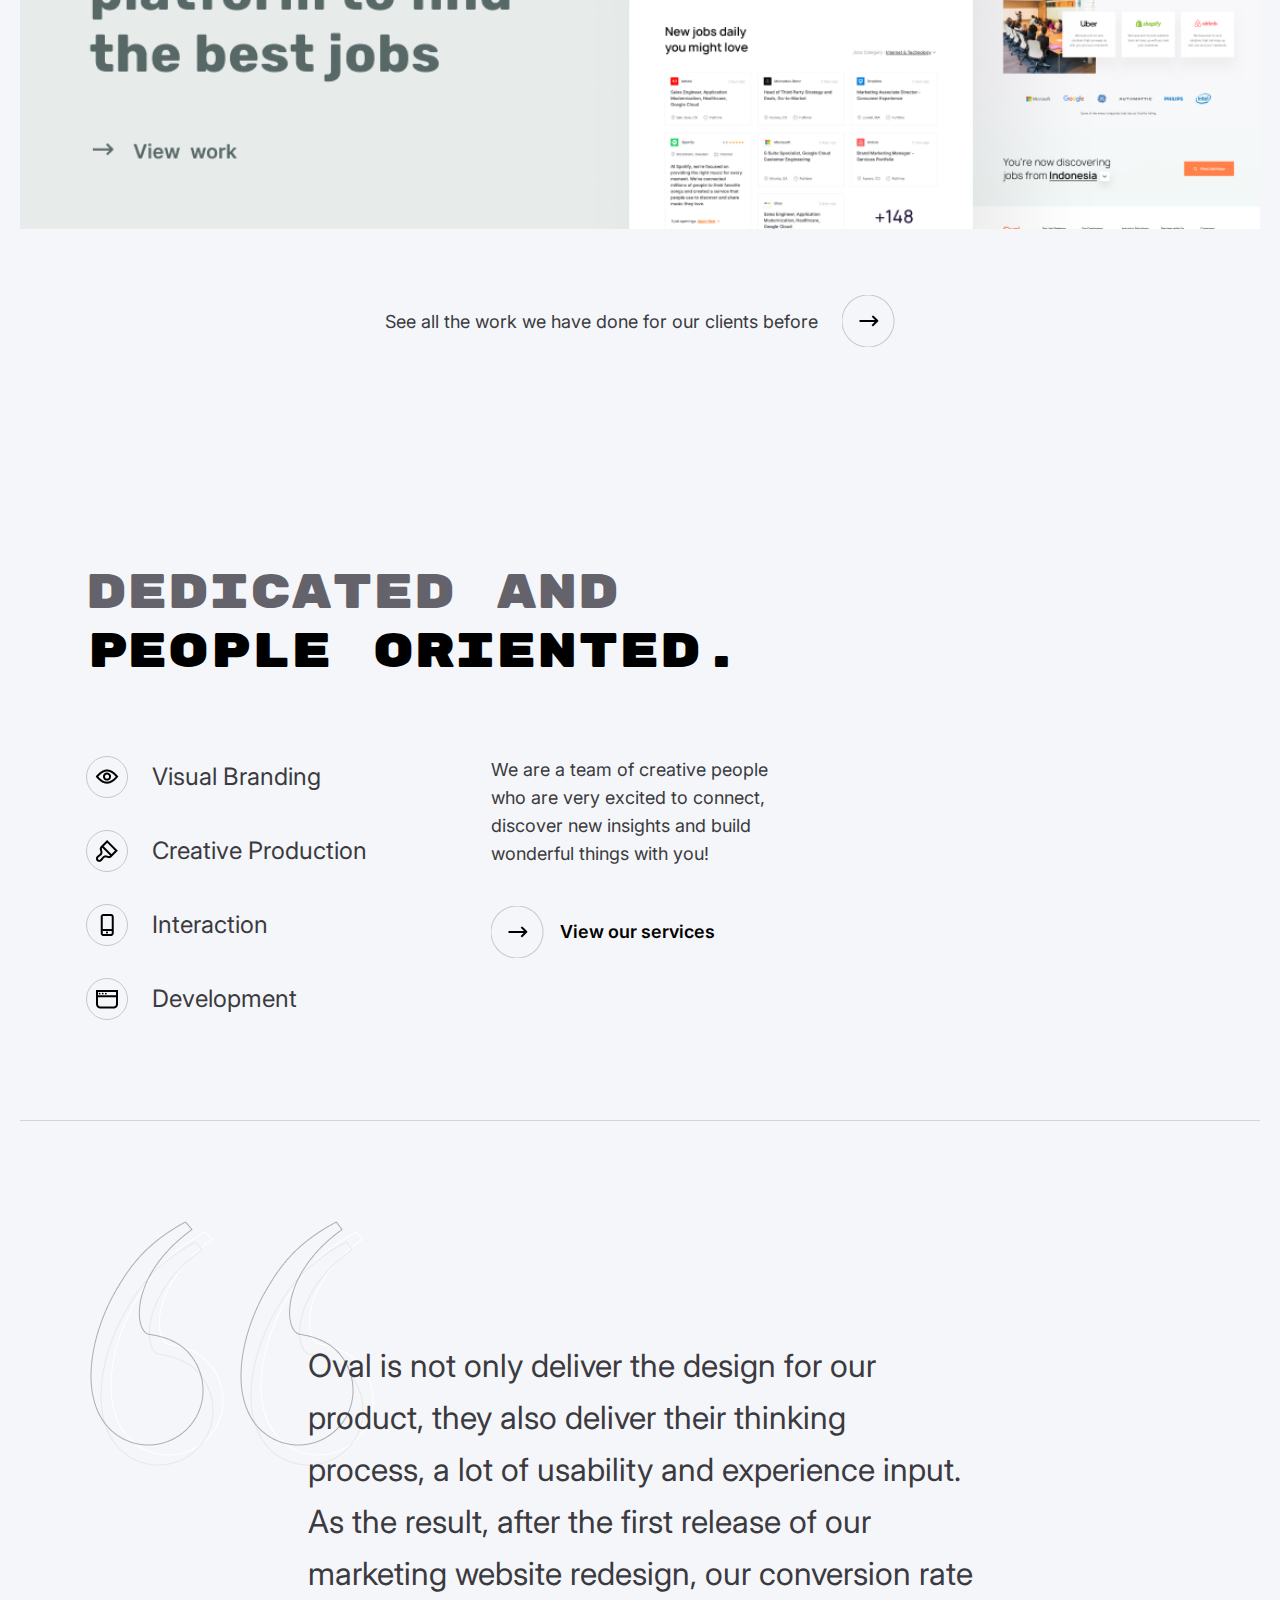
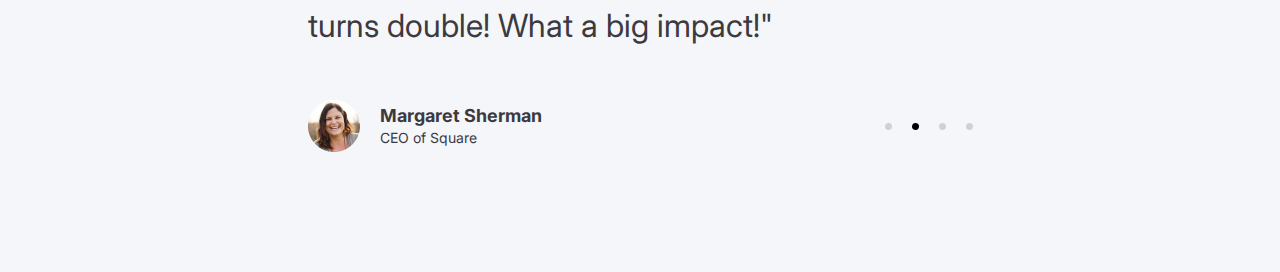
==== commit e123c762: "Finish 1-homePage testimonial section" ====
--- a/index.html
+++ b/index.html
@@ -31,6 +31,10 @@
         <link
             rel="stylesheet"
             href="./1-homePage/css/ourServices-section.css"
+        />
+        <link
+            rel="stylesheet"
+            href="./1-homePage/css/testimonial-section.css"
         />
     </head>
     <body>
@@ -260,6 +264,42 @@
                     </div>
                 </div>
             </div>
+            <div class="testimonial-section main_maxWith">
+                <img
+                    class="testimonial-background-img"
+                    src="./1-homePage/assets/first-page/service-img/_.png"
+                    alt=""
+                />
+                <div class="testimonial-body-box">
+                    <p>
+                        Oval is not only deliver the design for our
+                        <br />product, they also deliver their thinking
+                        <br />process, a lot of usability and experience
+                        input.<br />
+                        As the result, after the first release of our
+                        <br />marketing website redesign, our conversion rate
+                        <br />turns double! What a big impact!"
+                    </p>
+                    <div class="testimonial-footer-box">
+                        <div class="testimonial-footer-left">
+                            <img
+                                src="./1-homePage/assets/first-page/service-img/Image (1).png"
+                                alt=""
+                            />
+                            <div class="testimonial-left-intro">
+                                <h5>Margaret Sherman</h5>
+                                <h6>CEO of Square</h6>
+                            </div>
+                        </div>
+                        <div class="testimonial-footer-right">
+                            <img
+                                src="./1-homePage/assets/first-page/service-img/Slider.png"
+                                alt=""
+                            />
+                        </div>
+                    </div>
+                </div>
+            </div>
         </div>
     </body>
 </html>
--- a/1-homePage/css/testimonial-section.css
+++ b/1-homePage/css/testimonial-section.css
@@ -0,0 +1,56 @@
+/* *********************** */
+/* TESTIMONIAL SECTION*/
+/* *********************** */
+.testimonial-section {
+    display: flex;
+    flex-direction: column;
+    align-items: center;
+    padding: 21.9rem 0 12rem;
+
+    position: relative;
+}
+.testimonial-body-box {
+    display: flex;
+    flex-direction: column;
+    gap: 4.8rem;
+}
+.testimonial-body-box p {
+    font-size: 3.2rem;
+    font-weight: 400;
+    line-height: 5.2rem;
+    z-index: 2;
+}
+.testimonial-footer-box {
+    display: flex;
+    justify-content: space-between;
+}
+.testimonial-footer-left {
+    display: flex;
+    align-items: center;
+    justify-content: center;
+    gap: 2rem;
+}
+.testimonial-left-intro {
+    display: flex;
+    flex-direction: column;
+    gap: 0.6rem;
+}
+.testimonial-left-intro h5 {
+    font-size: 1.8rem;
+    font-weight: 700;
+}
+.testimonial-left-intro h6 {
+    font-size: 1.4rem;
+    font-weight: 400;
+}
+.testimonial-footer-right {
+    display: flex;
+    align-items: center;
+    justify-content: center;
+}
+.testimonial-background-img {
+    position: absolute;
+    z-index: 1;
+    left: 7rem;
+    top: 10rem;
+}
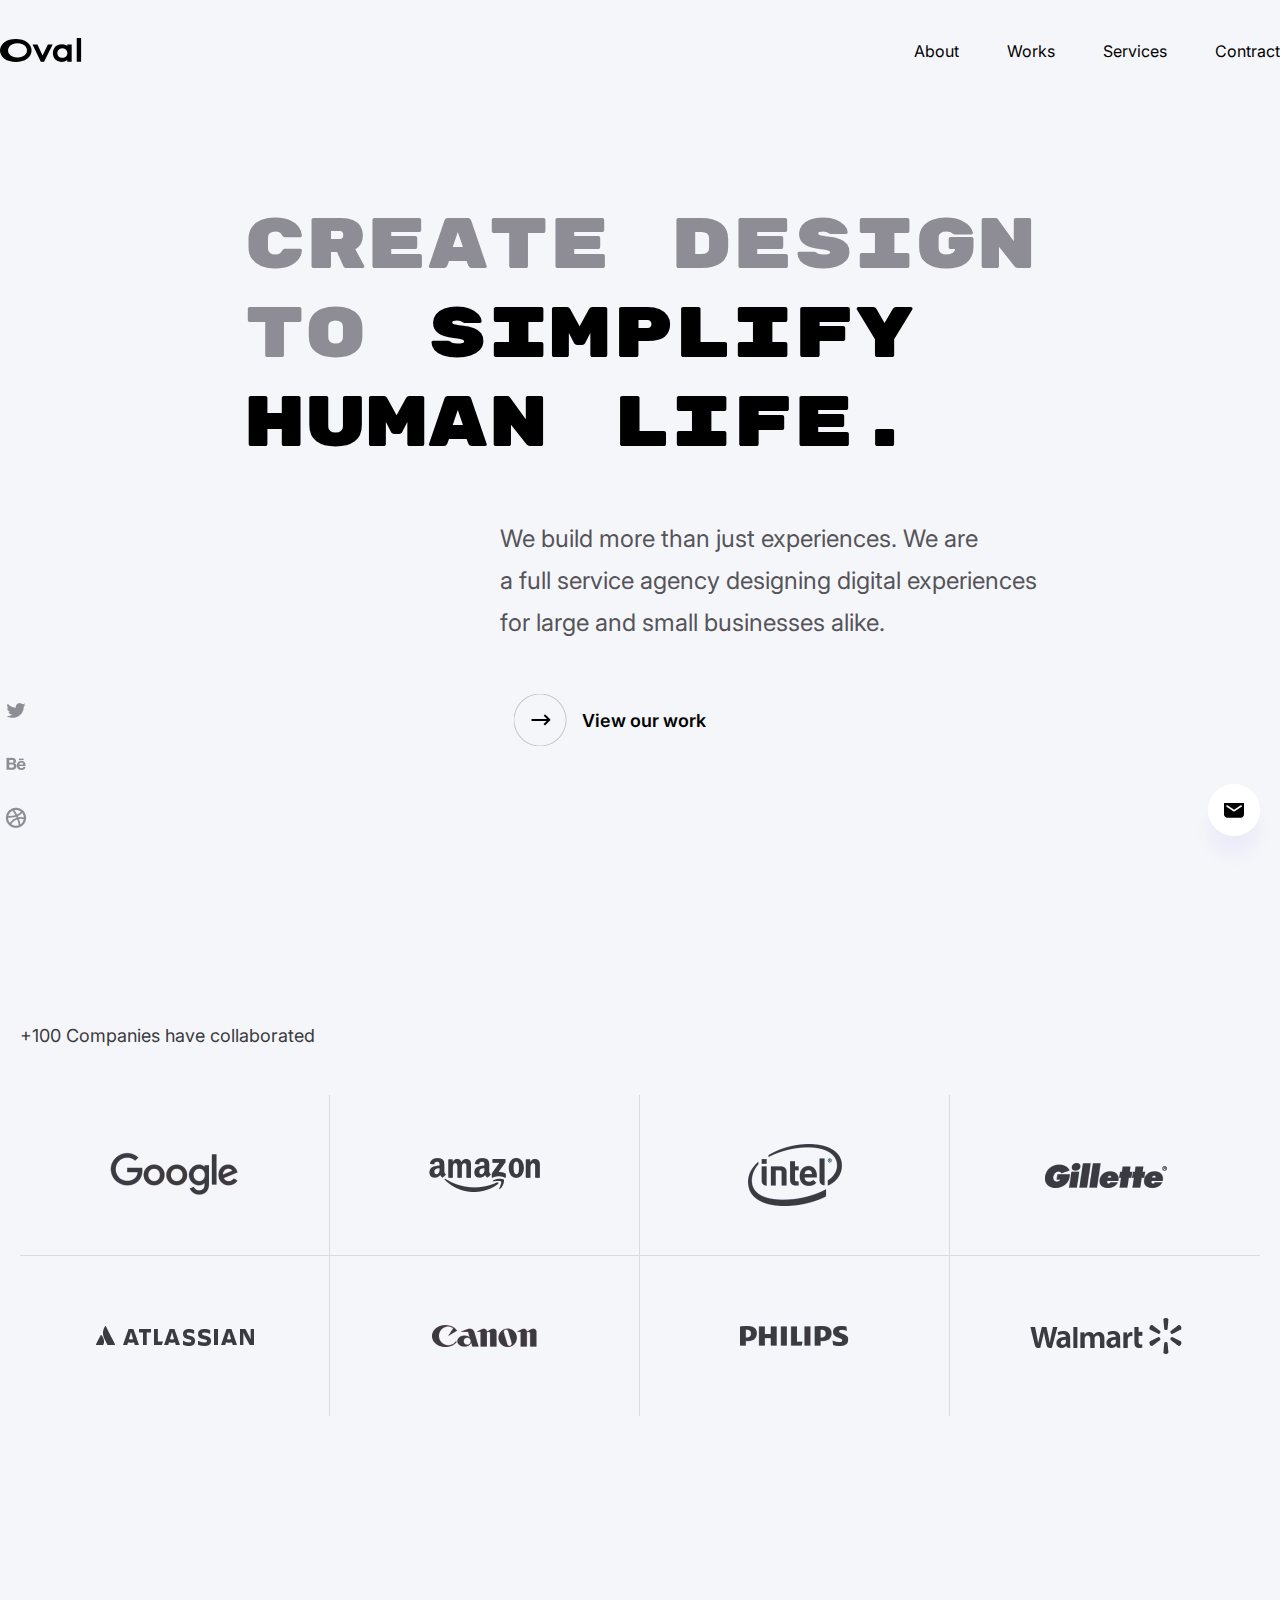
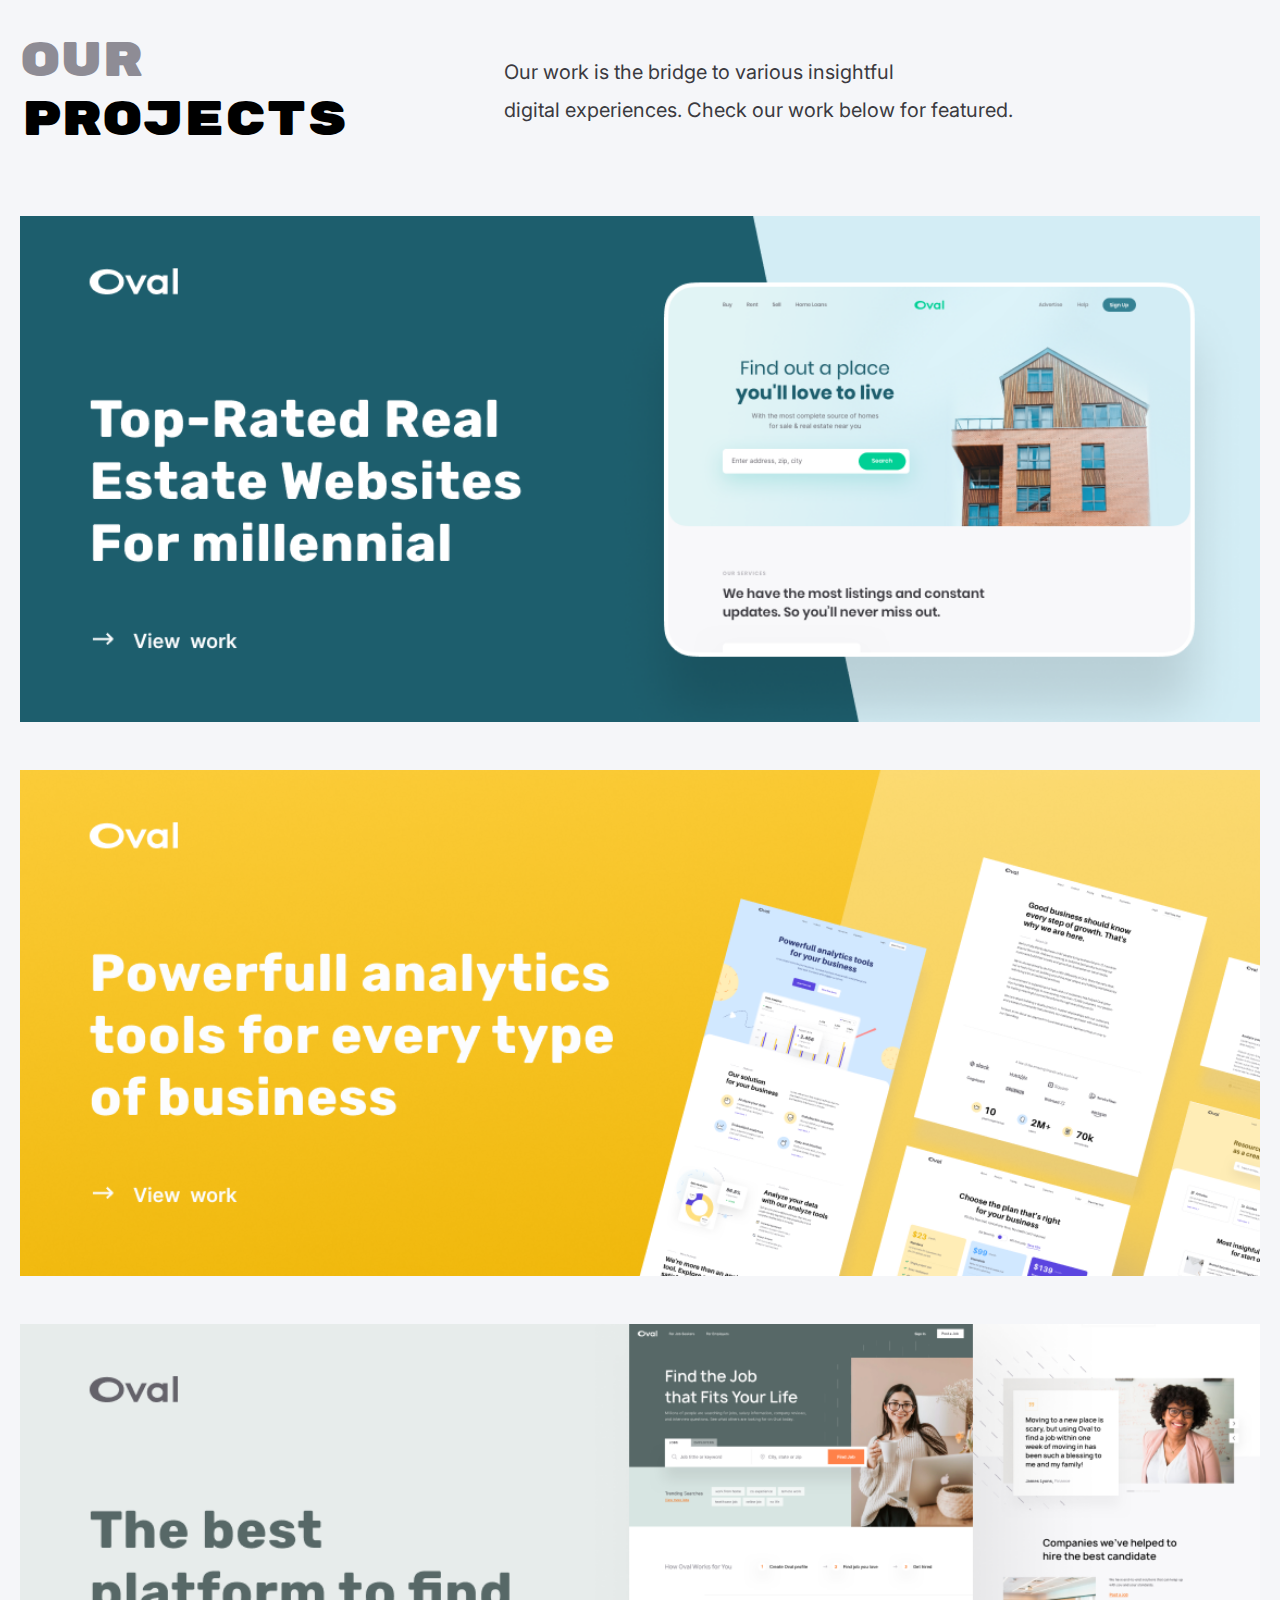
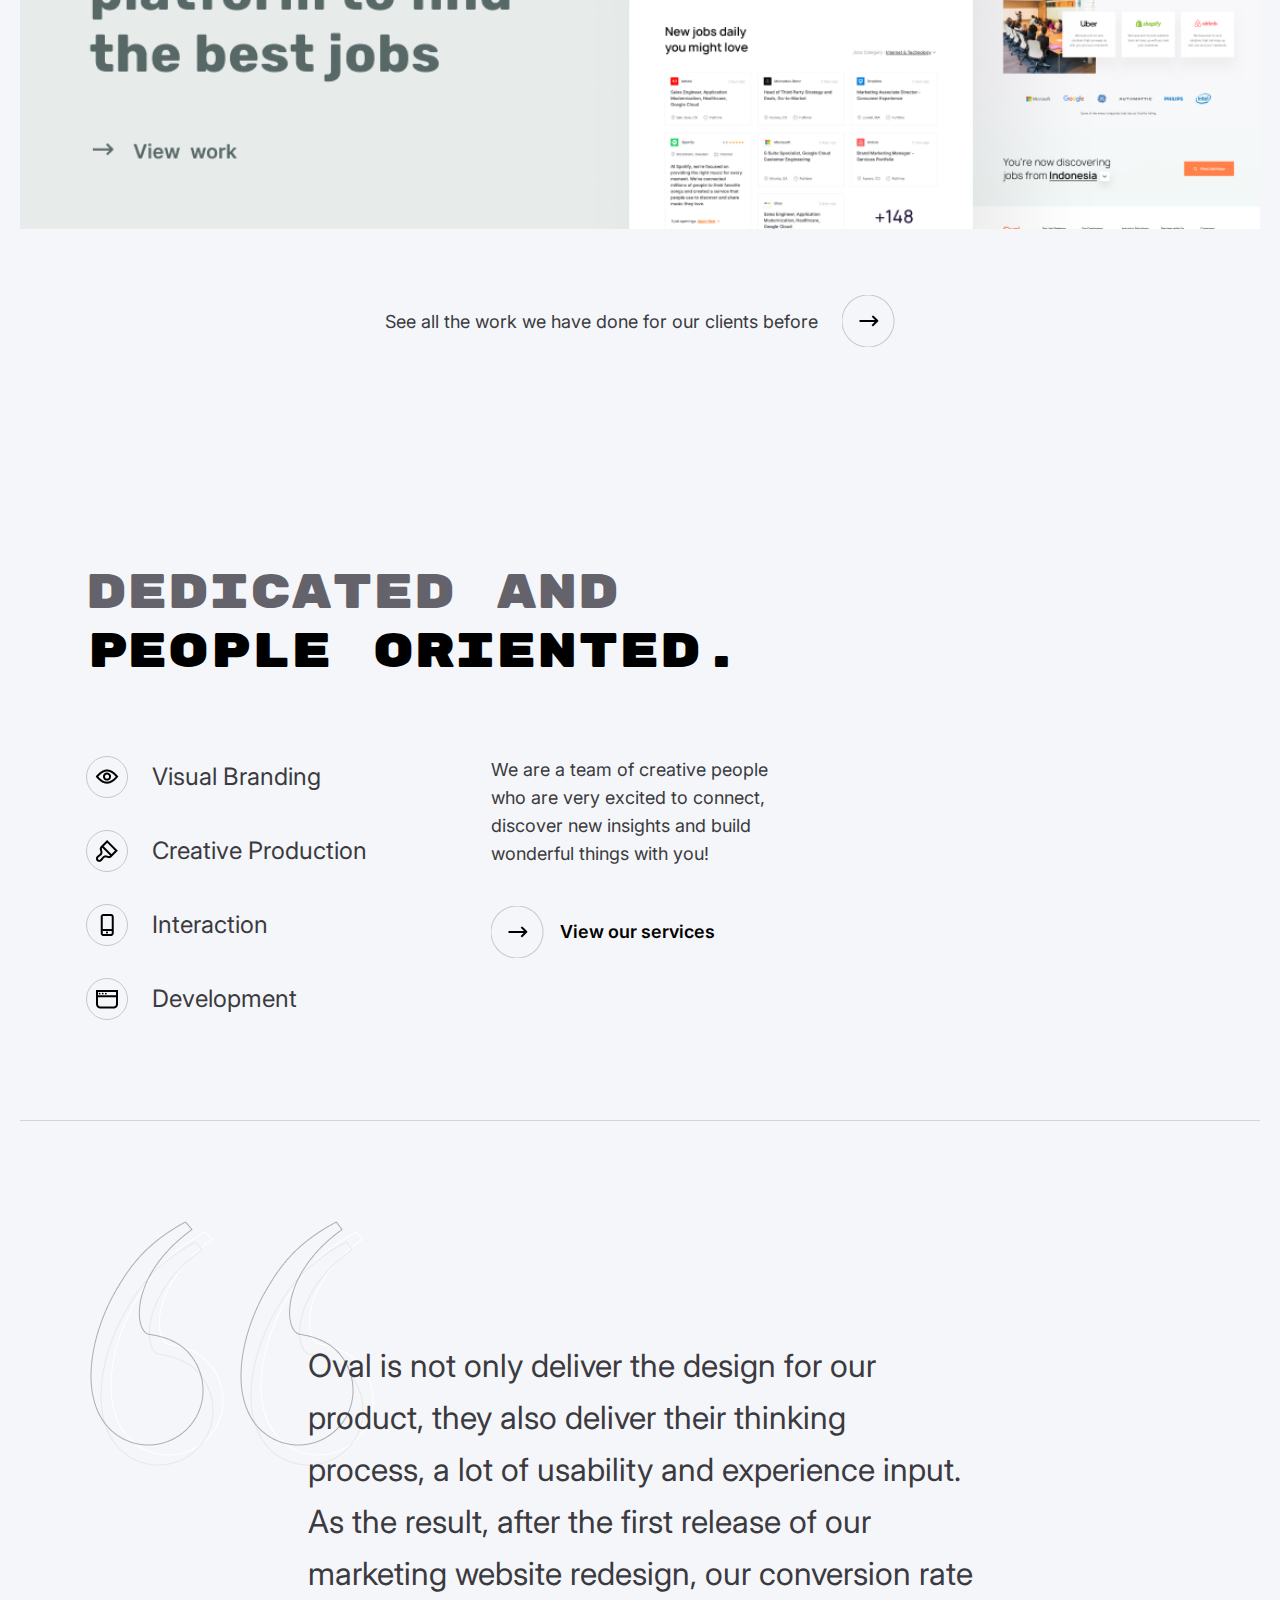
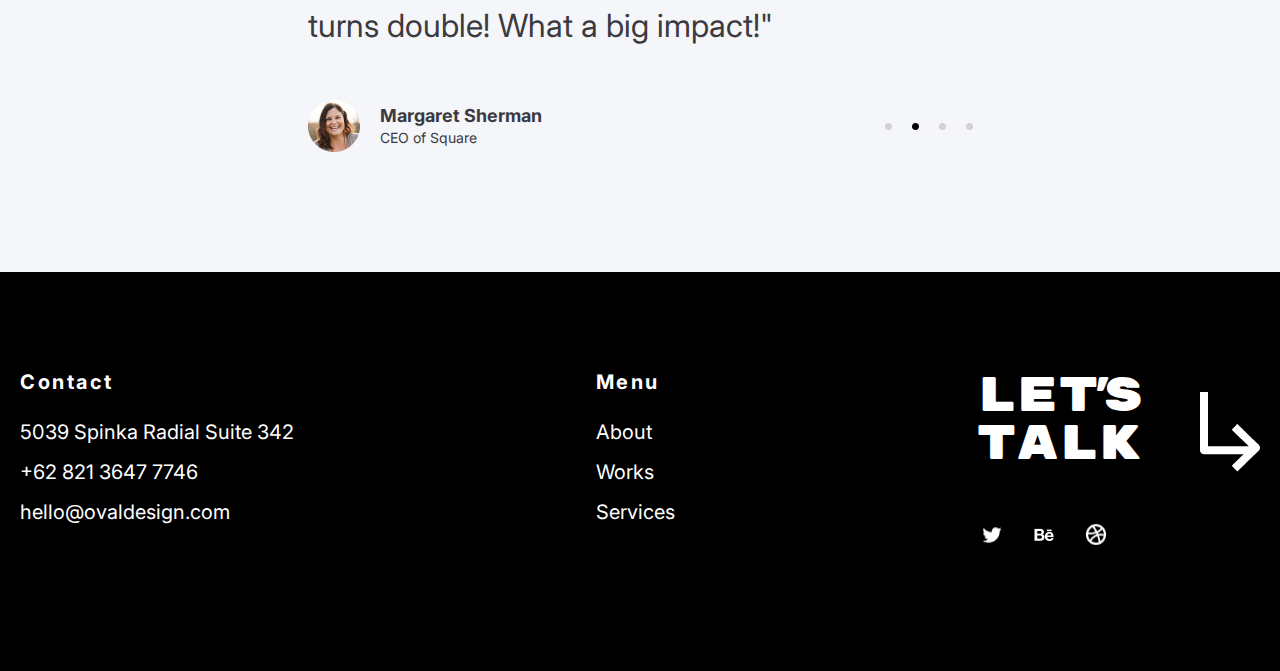
==== commit ec0589ef: "Finish 1-homePage footer-section" ====
--- a/index.html
+++ b/index.html
@@ -36,6 +36,7 @@
             rel="stylesheet"
             href="./1-homePage/css/testimonial-section.css"
         />
+        <link rel="stylesheet" href="./1-homePage/css/footer-section.css" />
     </head>
     <body>
         <div class="main-page">
@@ -301,5 +302,50 @@
                 </div>
             </div>
         </div>
+        <div class="footer-page">
+            <div class="footer-section main_maxWith">
+                <div class="footer-contact-box">
+                    <ul class="footer-contact-list">
+                        <li>Contact</li>
+                        <li>5039 Spinka Radial Suite 342</li>
+                        <li>+62 821 3647 7746</li>
+                        <li>hello@ovaldesign.com</li>
+                    </ul>
+                </div>
+                <div class="footer-menu-box">
+                    <ul class="footer-contact-list">
+                        <li>Menu</li>
+                        <li>About</li>
+                        <li>Works</li>
+                        <li>Services</li>
+                    </ul>
+                </div>
+                <div class="footer-talk-box">
+                    <div class="footer-talk-in">
+                        <h2>LET'S <br />TALK</h2>
+                        <div class="footer-talk-link-box">
+                            <img
+                                src="./1-homePage/assets/first-page/service-img/x.png"
+                                alt=""
+                            />
+                            <img
+                                src="./1-homePage/assets/first-page/service-img/Behance.png"
+                                alt=""
+                            />
+                            <img
+                                src="./1-homePage/assets/first-page/service-img/Dribble.png"
+                                alt=""
+                            />
+                        </div>
+                    </div>
+                    <div class="footer-talk-icon">
+                        <img
+                            src="./1-homePage/assets/first-page/service-img/Shape.png"
+                            alt=""
+                        />
+                    </div>
+                </div>
+            </div>
+        </div>
     </body>
 </html>
--- a/1-homePage/css/footer-section.css
+++ b/1-homePage/css/footer-section.css
@@ -0,0 +1,48 @@
+/* *********************** */
+/* FOOTER SECTION*/
+/* *********************** */
+.footer-page {
+    background-color: #000000;
+    color: #ffffff;
+}
+.footer-section {
+    display: flex;
+    justify-content: space-between;
+    padding: 10rem 0 12rem;
+}
+.footer-contact-list {
+    display: flex;
+    flex-direction: column;
+    gap: 2rem;
+}
+.footer-contact-list :first-child {
+    font-size: 2rem;
+    font-weight: 700;
+    letter-spacing: 2.5px;
+    margin-bottom: 1rem;
+}
+.footer-contact-list {
+    font-size: 2rem;
+    font-weight: 400;
+}
+.footer-talk-box {
+    display: flex;
+    gap: 6rem;
+}
+.footer-talk-in {
+    display: flex;
+    flex-direction: column;
+    gap: 5rem;
+}
+.footer-talk-in h2 {
+    font-size: 4.8rem;
+    font-weight: 400;
+    font-family: "Rubik Mono One";
+}
+.footer-talk-icon img {
+    margin-top: 2rem;
+}
+.footer-talk-link-box {
+    display: flex;
+    gap: 2rem;
+}
